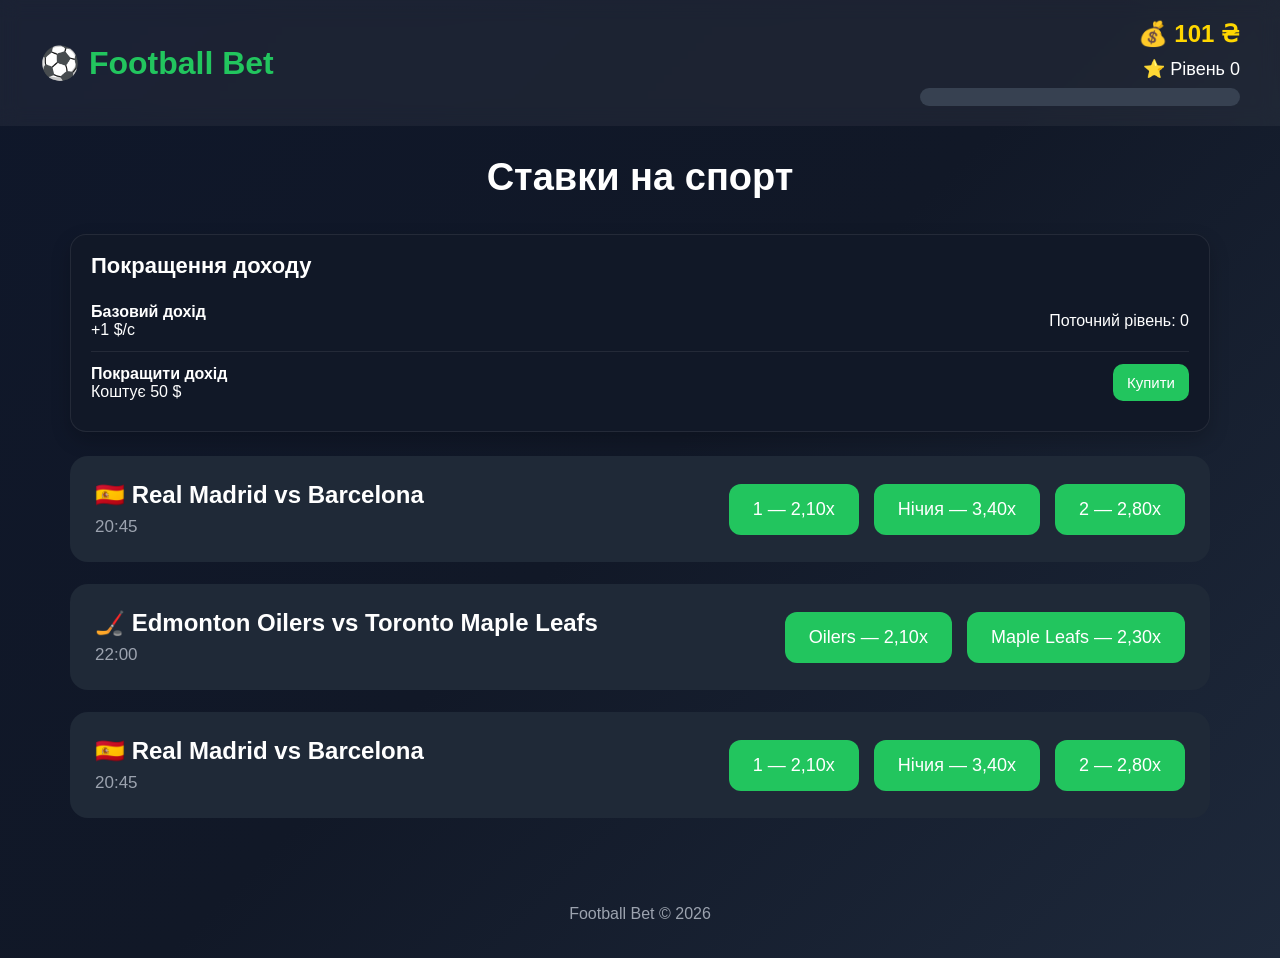
==== cataloge.html @ 9fad1d04 "Update cataloge.html and main.css for improved event handling and UI enhancements; add dynamic event" ====
<!DOCTYPE html>
<html lang="uk">
<head>

<meta charset="UTF-8">
<meta name="viewport" content="width=device-width, initial-scale=1.0">

<title>Football Bet</title>

<link rel="stylesheet" href="main.css">

</head>

<body>

<header>

<div class="logo">
⚽ Football Bet
</div>

<div class="player">

<div class="money" id="money">
💰 100 ₴
</div>

<div class="level" id="level">
⭐ Рівень 0
</div>

<div class="progress">
<span id="xpBar"></span>
</div>

</div>

</header>

<div class="container">

<h1>Ставки на спорт</h1>

<div id="upgradePanel" class="upgrade-panel"></div>

<div id="eventsList"></div>

</div>

<footer>

Football Bet © 2026

</footer>

<script src="script.js"></script>

</body>
</html>
---- main.css ----
*{
    margin:0;
    padding:0;
    box-sizing:border-box;
    font-family:Arial,Helvetica,sans-serif;
}

body{
    background:linear-gradient(135deg,#0f172a,#111827,#1e293b);
    color:white;
    min-height:100vh;
}

header{
    display:flex;
    justify-content:space-between;
    align-items:center;
    padding:20px 40px;
    background:rgba(255,255,255,.05);
    backdrop-filter:blur(10px);
    position:sticky;
    top:0;
    z-index:100;
}

.logo{
    font-size:32px;
    font-weight:bold;
    color:#22c55e;
}

.player{
    width:320px;
}

.money{
    text-align:right;
    font-size:24px;
    color:gold;
    margin-bottom:10px;
    font-weight:bold;
}

.level{
    text-align:right;
    margin-bottom:8px;
    font-size:18px;
}

.progress{
    width:100%;
    height:18px;
    background:#374151;
    border-radius:30px;
    overflow:hidden;
}

.progress span{
    display:block;
    width:0%;
    height:100%;
    background:linear-gradient(90deg,#22c55e,#16a34a);
    transition:.4s;
}

.container{
    max-width:1200px;
    margin:auto;
    padding:30px;
}

.upgrade-panel{
    background:#111827;
    border:1px solid rgba(255,255,255,.08);
    border-radius:16px;
    padding:18px 20px;
    margin-bottom:24px;
    box-shadow:0 8px 20px rgba(0,0,0,.2);
}

.upgrade-panel h2{
    font-size:22px;
    margin-bottom:12px;
}

.upgrade-card{
    display:flex;
    justify-content:space-between;
    align-items:center;
    gap:12px;
    padding:12px 0;
    border-top:1px solid rgba(255,255,255,.08);
}

.upgrade-card:first-of-type{
    border-top:none;
}

.upgrade-btn{
    background:#22c55e;
    color:white;
    border:none;
    border-radius:10px;
    padding:10px 14px;
    cursor:pointer;
    font-size:15px;
}

.upgrade-btn:hover{
    background:#16a34a;
}

h1{
    text-align:center;
    margin-bottom:35px;
    font-size:38px;
}

.match{
    background:#1f2937;
    border-radius:18px;
    padding:25px;
    margin-bottom:22px;
    display:flex;
    justify-content:space-between;
    align-items:center;
    transition:.3s;
}

.match:hover{
    transform:scale(1.02);
    box-shadow:0 0 25px rgba(34,197,94,.35);
}

.match.new{
    animation:fadeIn .45s ease;
}

.teams{
    font-size:24px;
    font-weight:bold;
}

.time{
    margin-top:8px;
    color:#9ca3af;
    font-size:17px;
}

.odds{
    display:flex;
    gap:15px;
}

.bet{
    background:#22c55e;
    color:white;
    border:none;
    border-radius:12px;
    padding:15px 24px;
    font-size:18px;
    cursor:pointer;
    transition:.25s;
}

.bet:hover{
    background:#16a34a;
    transform:translateY(-4px);
}

.bet:active{
    transform:scale(.95);
}

footer{
    text-align:center;
    color:#9ca3af;
    padding:35px;
}

.popup{
    position:fixed;
    top:20px;
    left:50%;
    transform:translateX(-50%);
    background:linear-gradient(90deg,#16a34a,#22c55e);
    color:white;
    padding:18px 35px;
    border-radius:14px;
    font-size:20px;
    display:none;
    z-index:1000;
    box-shadow:0 10px 30px rgba(0,0,0,.35);
    animation:show .45s ease;
}

.popup.lose{
    background:linear-gradient(90deg,#b91c1c,#dc2626);
}

@keyframes show{

from{
opacity:0;
transform:translate(-50%,-40px);
}

to{
opacity:1;
transform:translate(-50%,0);
}

}

@keyframes fadeIn{

from{
opacity:0;
transform:translateY(10px);
}

to{
opacity:1;
transform:translateY(0);
}

}

.betWin{
    animation:flashGreen .7s ease;
}

.betLose{
    animation:flashRed .7s ease;
}

@keyframes flashGreen{

0%{
background:#22c55e;
}

50%{
background:#4ade80;
}

100%{
background:#22c55e;
}

}

@keyframes flashRed{

0%{
background:#dc2626;
}

50%{
background:#ef4444;
}

100%{
background:#22c55e;
}

}

@media(max-width:900px){

header{
flex-direction:column;
gap:20px;
}

.player{
width:100%;
}

.money,.level{
text-align:left;
}

.match{
flex-direction:column;
align-items:flex-start;
gap:20px;
}

.odds{
width:100%;
display:grid;
grid-template-columns:repeat(3,1fr);
}

.bet{
width:100%;
padding:14px;
font-size:16px;
}

}

@media(max-width:600px){

.logo{
font-size:26px;
}

h1{
font-size:28px;
}

.container{
padding:15px;
}

.teams{
font-size:20px;
}

.odds{
grid-template-columns:1fr;
}

.bet{
font-size:17px;
}
.bet:disabled{
    background:#6b7280;
    cursor:not-allowed;
    opacity:.6;
}
}
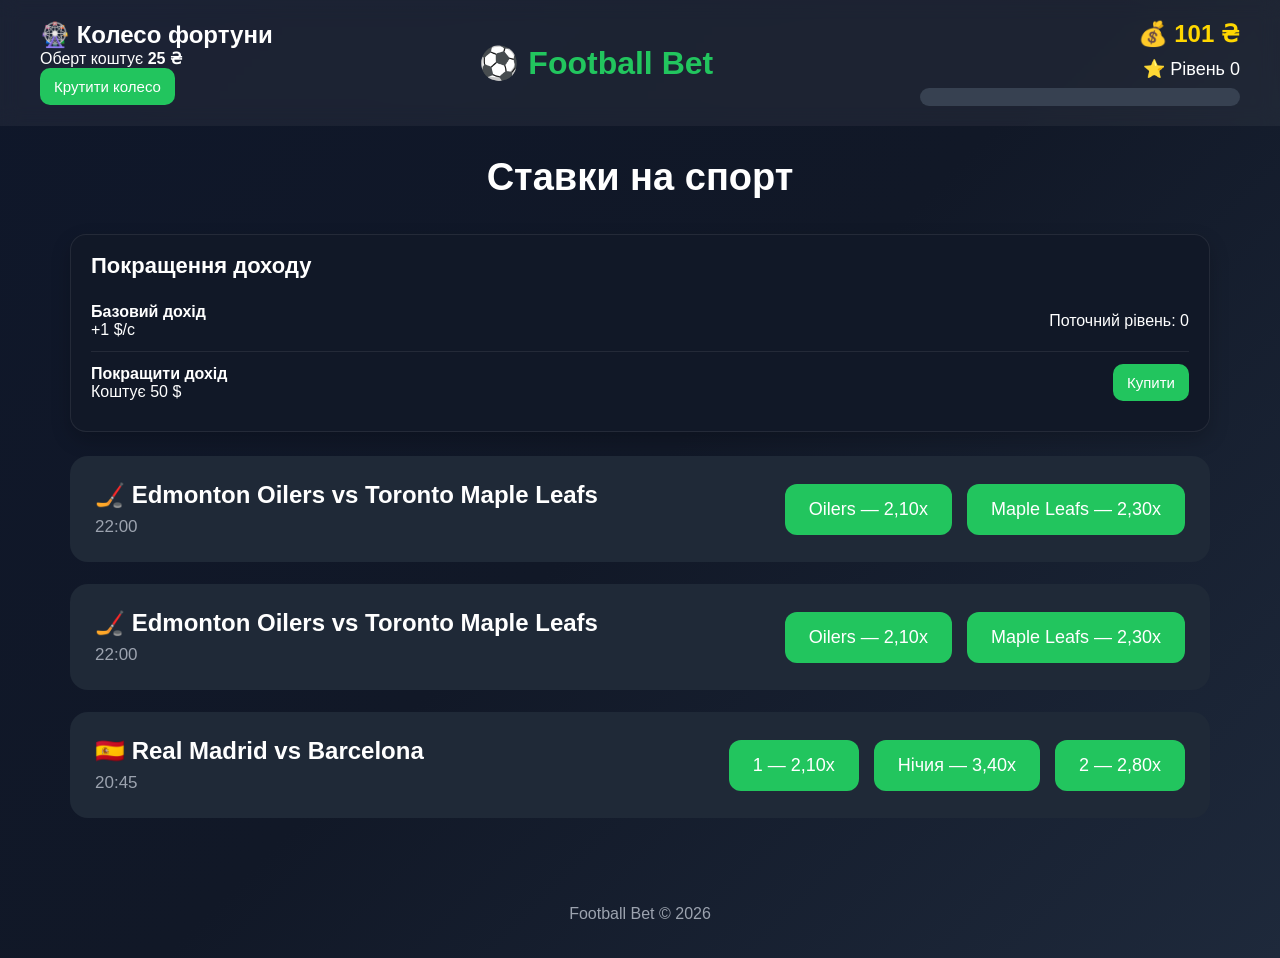
==== commit 8baf7ff3: "колесо фортуни" ====
--- a/cataloge.html
+++ b/cataloge.html
@@ -14,6 +14,18 @@
 <body>
 
 <header>
+
+    <div class="wheel-panel">
+
+    <h2>🎡 Колесо фортуни</h2>
+
+    <div class="wheel-info">
+    Оберт коштує <b>25 ₴</b>
+    </div>
+    <button id="spinWheel" class="upgrade-btn">
+    Крутити колесо
+    </button>
+</div>
 
 <div class="logo">
 ⚽ Football Bet
--- a/main.css
+++ b/main.css
@@ -260,6 +260,19 @@
 background:#ef4444;
 }
 
+.wheel-panel{
+    margin-top:35px;
+    background:#111827;
+    border-radius:16px;
+    padding:20px;
+    text-align:center;
+}
+
+.wheel-info{
+    margin:15px 0;
+    font-size:18px;
+}
+
 100%{
 background:#22c55e;
 }
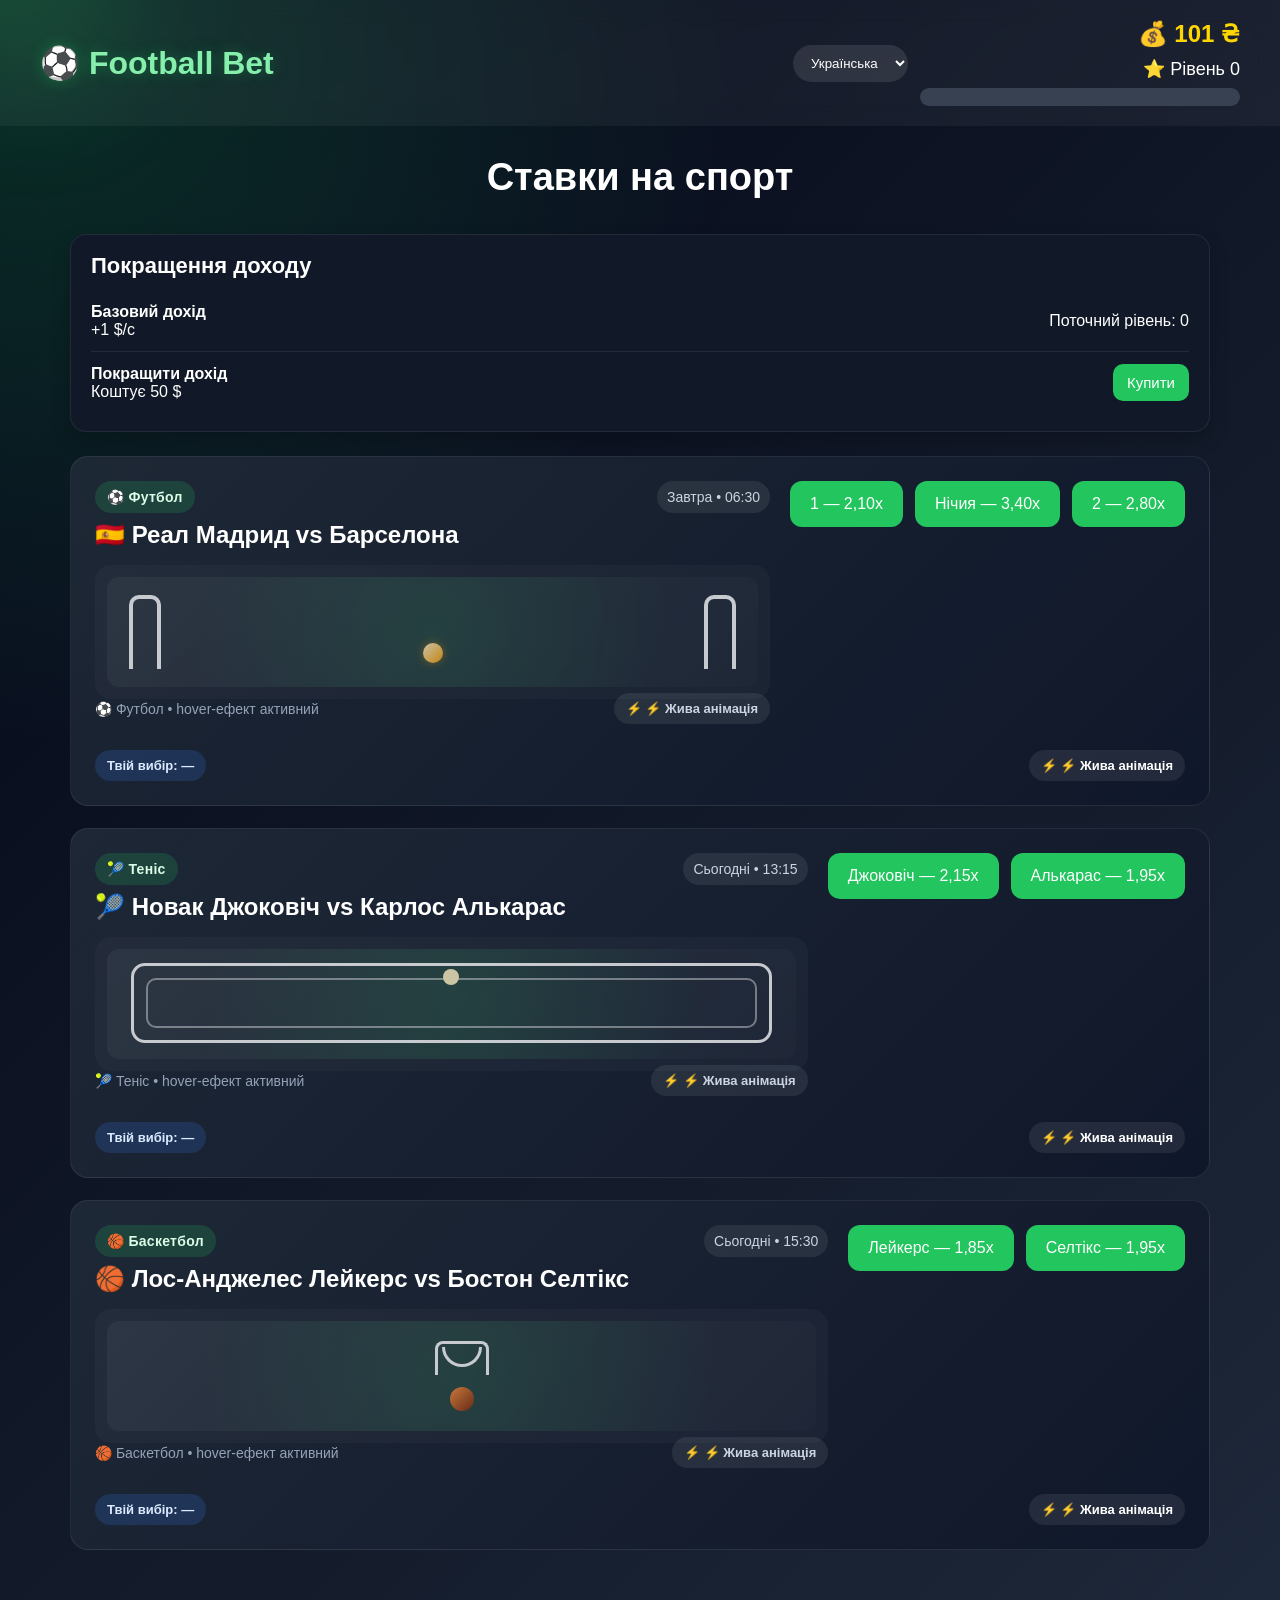
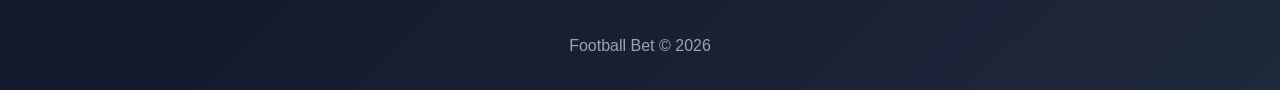
==== commit 382c3c89: "Add multilingual support and language switching functionality - Introduced a translation system for " ====
--- a/cataloge.html
+++ b/cataloge.html
@@ -5,7 +5,7 @@
 <meta charset="UTF-8">
 <meta name="viewport" content="width=device-width, initial-scale=1.0">
 
-<title>Football Bet</title>
+<title id="pageTitle">Football Bet</title>
 
 <link rel="stylesheet" href="main.css">
 
@@ -15,21 +15,16 @@
 
 <header>
 
-    <div class="wheel-panel">
-
-    <h2>🎡 Колесо фортуни</h2>
-
-    <div class="wheel-info">
-    Оберт коштує <b>25 ₴</b>
-    </div>
-    <button id="spinWheel" class="upgrade-btn">
-    Крутити колесо
-    </button>
-</div>
-
 <div class="logo">
 ⚽ Football Bet
 </div>
+
+<div class="header-controls">
+
+<select id="langSwitcher" class="lang-switcher">
+    <option value="uk">Українська</option>
+    <option value="en">English</option>
+</select>
 
 <div class="player">
 
@@ -43,6 +38,8 @@
 
 <div class="progress">
 <span id="xpBar"></span>
+</div>
+
 </div>
 
 </div>
--- a/main.css
+++ b/main.css
@@ -6,9 +6,22 @@
 }
 
 body{
-    background:linear-gradient(135deg,#0f172a,#111827,#1e293b);
+    background:radial-gradient(circle at top left, rgba(34,197,94,.22), transparent 35%), linear-gradient(135deg,#020617,#111827,#1e293b);
     color:white;
     min-height:100vh;
+    overflow-x:hidden;
+}
+
+body::before{
+    content:"";
+    position:fixed;
+    inset:-20% auto auto -10%;
+    width:320px;
+    height:320px;
+    background:radial-gradient(circle, rgba(34,197,94,.18), transparent 70%);
+    filter:blur(50px);
+    animation:floatGlow 8s ease-in-out infinite alternate;
+    pointer-events:none;
 }
 
 header{
@@ -17,16 +30,32 @@
     align-items:center;
     padding:20px 40px;
     background:rgba(255,255,255,.05);
-    backdrop-filter:blur(10px);
+    backdrop-filter:blur(12px);
     position:sticky;
     top:0;
     z-index:100;
 }
 
+.header-controls{
+    display:flex;
+    align-items:center;
+    gap:12px;
+}
+
+.lang-switcher{
+    border:none;
+    border-radius:999px;
+    padding:10px 14px;
+    background:rgba(255,255,255,.1);
+    color:white;
+    outline:none;
+}
+
 .logo{
     font-size:32px;
     font-weight:bold;
-    color:#22c55e;
+    color:#86efac;
+    text-shadow:0 0 15px rgba(34,197,94,.35);
 }
 
 .player{
@@ -117,39 +146,312 @@
 }
 
 .match{
-    background:#1f2937;
+    background:linear-gradient(135deg, rgba(31,41,55,.95), rgba(15,23,42,.95));
+    border:1px solid rgba(255,255,255,.08);
     border-radius:18px;
-    padding:25px;
+    padding:24px;
     margin-bottom:22px;
     display:flex;
-    justify-content:space-between;
-    align-items:center;
+    flex-direction:column;
+    gap:16px;
     transition:.3s;
+    position:relative;
+    overflow:hidden;
+}
+
+.match::before{
+    content:"";
+    position:absolute;
+    inset:0;
+    background:linear-gradient(90deg, transparent, rgba(255,255,255,.08), transparent);
+    transform:translateX(-100%);
+    transition:transform .6s ease;
+    pointer-events:none;
 }
 
 .match:hover{
-    transform:scale(1.02);
-    box-shadow:0 0 25px rgba(34,197,94,.35);
+    transform:translateY(-4px) scale(1.01);
+    box-shadow:0 0 28px rgba(34,197,94,.28);
+}
+
+.match:hover::before{
+    transform:translateX(100%);
 }
 
 .match.new{
     animation:fadeIn .45s ease;
+}
+
+.match-main{
+    display:flex;
+    justify-content:space-between;
+    gap:20px;
+    align-items:flex-start;
+}
+
+.match-info{
+    flex:1;
+}
+
+.match-top{
+    display:flex;
+    justify-content:space-between;
+    align-items:center;
+    gap:10px;
+    margin-bottom:8px;
+}
+
+.sport-badge{
+    display:inline-flex;
+    align-items:center;
+    gap:8px;
+    padding:8px 12px;
+    border-radius:999px;
+    background:rgba(34,197,94,.18);
+    color:#dcfce7;
+    font-size:14px;
+    font-weight:700;
+    letter-spacing:.02em;
+}
+
+.time-pill{
+    padding:8px 10px;
+    border-radius:999px;
+    background:rgba(255,255,255,.08);
+    color:#cbd5e1;
+    font-size:14px;
 }
 
 .teams{
     font-size:24px;
     font-weight:bold;
-}
-
-.time{
-    margin-top:8px;
-    color:#9ca3af;
-    font-size:17px;
+    margin-bottom:8px;
+}
+
+.match-preview{
+    margin-top:10px;
+    border-radius:16px;
+    padding:12px;
+    background:rgba(255,255,255,.04);
+    min-height:120px;
+    display:flex;
+    align-items:center;
+    justify-content:center;
+    opacity:.78;
+    transform:translateY(6px);
+    transition:.35s ease;
+}
+
+.match:hover .match-preview{
+    opacity:1;
+    transform:translateY(0) scale(1.01);
+    box-shadow:0 10px 24px rgba(2,6,23,.28);
+}
+
+.visual-stage{
+    position:relative;
+    width:100%;
+    height:110px;
+    border-radius:12px;
+    overflow:hidden;
+    display:flex;
+    align-items:center;
+    justify-content:center;
+    background:linear-gradient(135deg, rgba(255,255,255,.06), rgba(255,255,255,.02));
+}
+
+.visual-stage::before{
+    content:"";
+    position:absolute;
+    inset:0;
+    background:radial-gradient(circle at center, rgba(34,197,94,.16), transparent 72%);
+    pointer-events:none;
+}
+
+.football .goal-post{
+    position:absolute;
+    top:18px;
+    width:32px;
+    height:74px;
+    border:4px solid #f8fafc;
+    border-radius:10px 10px 0 0;
+    border-bottom:none;
+}
+
+.football .goal-post.left{
+    left:24px;
+    transform:translateX(-2px);
+}
+
+.football .goal-post.right{
+    right:24px;
+    transform:translateX(2px);
+}
+
+.football .ball{
+    position:absolute;
+    bottom:24px;
+    width:20px;
+    height:20px;
+    border-radius:50%;
+    background:linear-gradient(135deg,#fef3c7,#f59e0b);
+    box-shadow:0 0 10px rgba(245,158,11,.45);
+    animation:ballKick 1.3s ease-in-out infinite;
+}
+
+.basketball .backboard{
+    position:absolute;
+    top:20px;
+    width:54px;
+    height:34px;
+    border:3px solid #f8fafc;
+    border-bottom:none;
+    border-radius:8px 8px 0 0;
+}
+
+.basketball .ring{
+    position:absolute;
+    top:26px;
+    width:40px;
+    height:20px;
+    border:3px solid #f8fafc;
+    border-radius:0 0 28px 28px;
+    border-top:none;
+}
+
+.basketball .basket-ball{
+    position:absolute;
+    bottom:20px;
+    width:24px;
+    height:24px;
+    border-radius:50%;
+    background:linear-gradient(135deg,#fb923c,#7c2d12);
+    animation:bounceBall 1.1s ease-in-out infinite;
+}
+
+.formula .track{
+    position:absolute;
+    inset:auto 10px 18px 10px;
+    height:6px;
+    background:rgba(255,255,255,.12);
+    border-radius:999px;
+}
+
+.formula .car{
+    position:absolute;
+    left:8px;
+    bottom:18px;
+    width:44px;
+    height:22px;
+    background:linear-gradient(135deg,#ef4444,#7f1d1d);
+    border-radius:8px 16px 8px 8px;
+    box-shadow:0 0 14px rgba(248,113,113,.35);
+    animation:carDrive 1.6s linear infinite;
+}
+
+.tennis .court{
+    position:absolute;
+    inset:14px 24px 16px 24px;
+    border:3px solid #f8fafc;
+    border-radius:14px;
+}
+
+.tennis .court::before{
+    content:"";
+    position:absolute;
+    inset:12px;
+    border:2px solid rgba(255,255,255,.5);
+    border-radius:10px;
+}
+
+.tennis .ball{
+    position:absolute;
+    top:20px;
+    width:16px;
+    height:16px;
+    border-radius:50%;
+    background:#fef3c7;
+    animation:serveBall 1.2s ease-in-out infinite;
+}
+
+.hockey .rink{
+    position:absolute;
+    inset:18px 24px 18px 24px;
+    border:3px solid #f8fafc;
+    border-radius:16px;
+}
+
+.hockey .puck{
+    position:absolute;
+    bottom:24px;
+    width:18px;
+    height:18px;
+    border-radius:50%;
+    background:linear-gradient(135deg,#f8fafc,#94a3b8);
+    animation:puckSlide 1.3s ease-in-out infinite;
+}
+
+.match-footer{
+    display:flex;
+    justify-content:space-between;
+    align-items:center;
+    gap:12px;
+    color:#cbd5e1;
+    font-size:14px;
+}
+
+.bet-status{
+    display:flex;
+    justify-content:space-between;
+    align-items:center;
+    gap:10px;
+    margin-top:10px;
+    flex-wrap:wrap;
+}
+
+.pick-chip{
+    padding:8px 12px;
+    border-radius:999px;
+    background:rgba(59,130,246,.18);
+    color:#dbeafe;
+    font-size:13px;
+    font-weight:700;
+}
+
+.match-hint{
+    color:#94a3b8;
+}
+
+.result-pill{
+    display:inline-flex;
+    align-items:center;
+    gap:6px;
+    padding:8px 12px;
+    border-radius:999px;
+    font-size:13px;
+    font-weight:700;
+    background:rgba(255,255,255,.08);
+}
+
+.result-pill.win{
+    background:rgba(34,197,94,.2);
+    color:#dcfce7;
+}
+
+.result-pill.lose{
+    background:rgba(248,113,113,.2);
+    color:#fee2e2;
+}
+
+.result-pill.draw{
+    background:rgba(250,204,21,.2);
+    color:#fef3c7;
 }
 
 .odds{
     display:flex;
-    gap:15px;
+    gap:12px;
+    flex-wrap:wrap;
 }
 
 .bet{
@@ -157,19 +459,29 @@
     color:white;
     border:none;
     border-radius:12px;
-    padding:15px 24px;
-    font-size:18px;
+    padding:14px 20px;
+    font-size:16px;
     cursor:pointer;
     transition:.25s;
 }
 
 .bet:hover{
     background:#16a34a;
-    transform:translateY(-4px);
+    transform:translateY(-3px);
+}
+
+.bet.selected{
+    background:#2563eb;
+    box-shadow:0 0 14px rgba(37,99,235,.25);
+}
+
+.bet:disabled{
+    opacity:.9;
+    cursor:default;
 }
 
 .bet:active{
-    transform:scale(.95);
+    transform:scale(.96);
 }
 
 footer{
@@ -198,32 +510,79 @@
     background:linear-gradient(90deg,#b91c1c,#dc2626);
 }
 
+.popup.win{
+    background:linear-gradient(90deg,#16a34a,#22c55e);
+}
+
+.popup.draw{
+    background:linear-gradient(90deg,#b45309,#f59e0b);
+}
+
+.match.result-win{
+    border-color:rgba(34,197,94,.45);
+    box-shadow:0 0 24px rgba(34,197,94,.2);
+}
+
+.match.result-lose{
+    border-color:rgba(248,113,113,.45);
+    box-shadow:0 0 24px rgba(248,113,113,.2);
+}
+
+.match.result-draw{
+    border-color:rgba(250,204,21,.45);
+    box-shadow:0 0 24px rgba(250,204,21,.2);
+}
+
 @keyframes show{
-
-from{
-opacity:0;
-transform:translate(-50%,-40px);
-}
-
-to{
-opacity:1;
-transform:translate(-50%,0);
-}
-
+    from{
+        opacity:0;
+        transform:translate(-50%,-40px);
+    }
+    to{
+        opacity:1;
+        transform:translate(-50%,0);
+    }
 }
 
 @keyframes fadeIn{
-
-from{
-opacity:0;
-transform:translateY(10px);
-}
-
-to{
-opacity:1;
-transform:translateY(0);
-}
-
+    from{
+        opacity:0;
+        transform:translateY(10px);
+    }
+    to{
+        opacity:1;
+        transform:translateY(0);
+    }
+}
+
+@keyframes floatGlow{
+    from{transform:translate(0,0) scale(1);} 
+    to{transform:translate(20px,20px) scale(1.16);} 
+}
+
+@keyframes ballKick{
+    0%,100%{transform:translateX(-10px) rotate(0deg);} 
+    50%{transform:translateX(10px) rotate(25deg);} 
+}
+
+@keyframes bounceBall{
+    0%,100%{transform:translateY(0);} 
+    50%{transform:translateY(-8px);} 
+}
+
+@keyframes carDrive{
+    0%{transform:translateX(0);} 
+    100%{transform:translateX(90px);} 
+}
+
+@keyframes serveBall{
+    0%,100%{transform:translate(0,0);} 
+    50%{transform:translate(18px,-10px);} 
+}
+
+@keyframes puckSlide{
+    0%,100%{transform:translateX(0);} 
+    50%{transform:translateX(18px);} 
 }
 
 .betWin{
@@ -235,113 +594,76 @@
 }
 
 @keyframes flashGreen{
-
-0%{
-background:#22c55e;
-}
-
-50%{
-background:#4ade80;
-}
-
-100%{
-background:#22c55e;
-}
-
+    0%{background:#22c55e;}
+    50%{background:#4ade80;}
+    100%{background:#22c55e;}
 }
 
 @keyframes flashRed{
-
-0%{
-background:#dc2626;
-}
-
-50%{
-background:#ef4444;
-}
-
-.wheel-panel{
-    margin-top:35px;
-    background:#111827;
-    border-radius:16px;
-    padding:20px;
-    text-align:center;
-}
-
-.wheel-info{
-    margin:15px 0;
-    font-size:18px;
-}
-
-100%{
-background:#22c55e;
-}
-
+    0%{background:#dc2626;}
+    50%{background:#ef4444;}
+    100%{background:#22c55e;}
 }
 
 @media(max-width:900px){
-
-header{
-flex-direction:column;
-gap:20px;
-}
-
-.player{
-width:100%;
-}
-
-.money,.level{
-text-align:left;
-}
-
-.match{
-flex-direction:column;
-align-items:flex-start;
-gap:20px;
-}
-
-.odds{
-width:100%;
-display:grid;
-grid-template-columns:repeat(3,1fr);
-}
-
-.bet{
-width:100%;
-padding:14px;
-font-size:16px;
-}
-
+    header{
+        flex-direction:column;
+        gap:20px;
+    }
+
+    .player{
+        width:100%;
+    }
+
+    .money,.level{
+        text-align:left;
+    }
+
+    .match-main{
+        flex-direction:column;
+        align-items:flex-start;
+    }
+
+    .odds{
+        width:100%;
+        display:grid;
+        grid-template-columns:repeat(3,1fr);
+    }
+
+    .bet{
+        width:100%;
+        padding:14px;
+        font-size:16px;
+    }
 }
 
 @media(max-width:600px){
-
-.logo{
-font-size:26px;
-}
-
-h1{
-font-size:28px;
-}
-
-.container{
-padding:15px;
-}
-
-.teams{
-font-size:20px;
-}
-
-.odds{
-grid-template-columns:1fr;
-}
-
-.bet{
-font-size:17px;
-}
-.bet:disabled{
-    background:#6b7280;
-    cursor:not-allowed;
-    opacity:.6;
-}
+    .logo{
+        font-size:26px;
+    }
+
+    h1{
+        font-size:28px;
+    }
+
+    .container{
+        padding:15px;
+    }
+
+    .teams{
+        font-size:20px;
+    }
+
+    .odds{
+        grid-template-columns:1fr;
+    }
+
+    .bet{
+        font-size:17px;
+    }
+    .bet:disabled{
+        background:#6b7280;
+        cursor:not-allowed;
+        opacity:.6;
+    }
 }
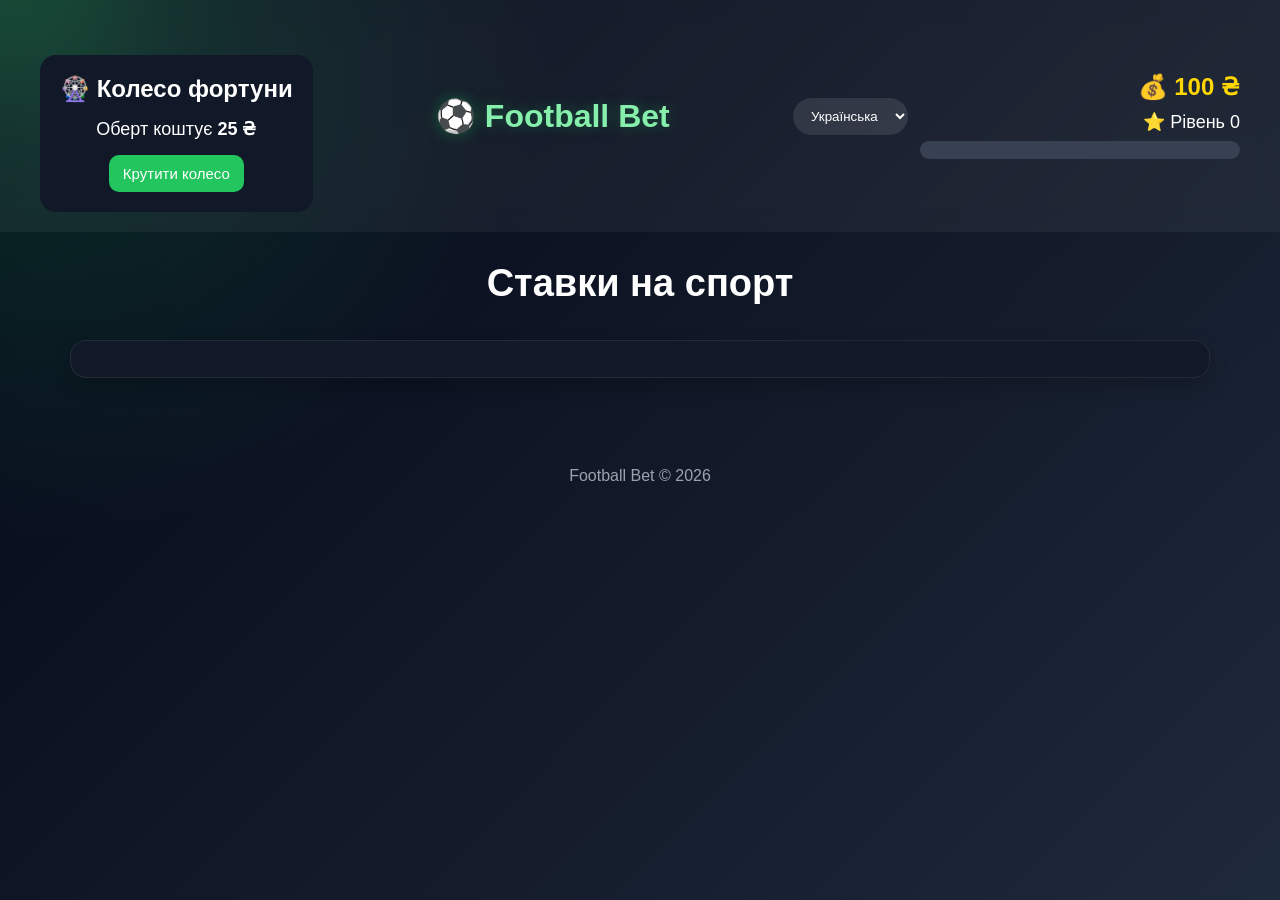
==== commit 57ab2d7c: "Merge branch 'main' of https://github.com/projectohost/Ol-Di" ====
--- a/cataloge.html
+++ b/cataloge.html
@@ -14,6 +14,18 @@
 <body>
 
 <header>
+
+    <div class="wheel-panel">
+
+    <h2>🎡 Колесо фортуни</h2>
+
+    <div class="wheel-info">
+    Оберт коштує <b>25 ₴</b>
+    </div>
+    <button id="spinWheel" class="upgrade-btn">
+    Крутити колесо
+    </button>
+</div>
 
 <div class="logo">
 ⚽ Football Bet
--- a/main.css
+++ b/main.css
@@ -605,6 +605,20 @@
     100%{background:#22c55e;}
 }
 
+.wheel-panel{
+    margin-top:35px;
+    background:#111827;
+    border-radius:16px;
+    padding:20px;
+    text-align:center;
+}
+
+.wheel-info{
+    margin:15px 0;
+    font-size:18px;
+}
+
+
 @media(max-width:900px){
     header{
         flex-direction:column;
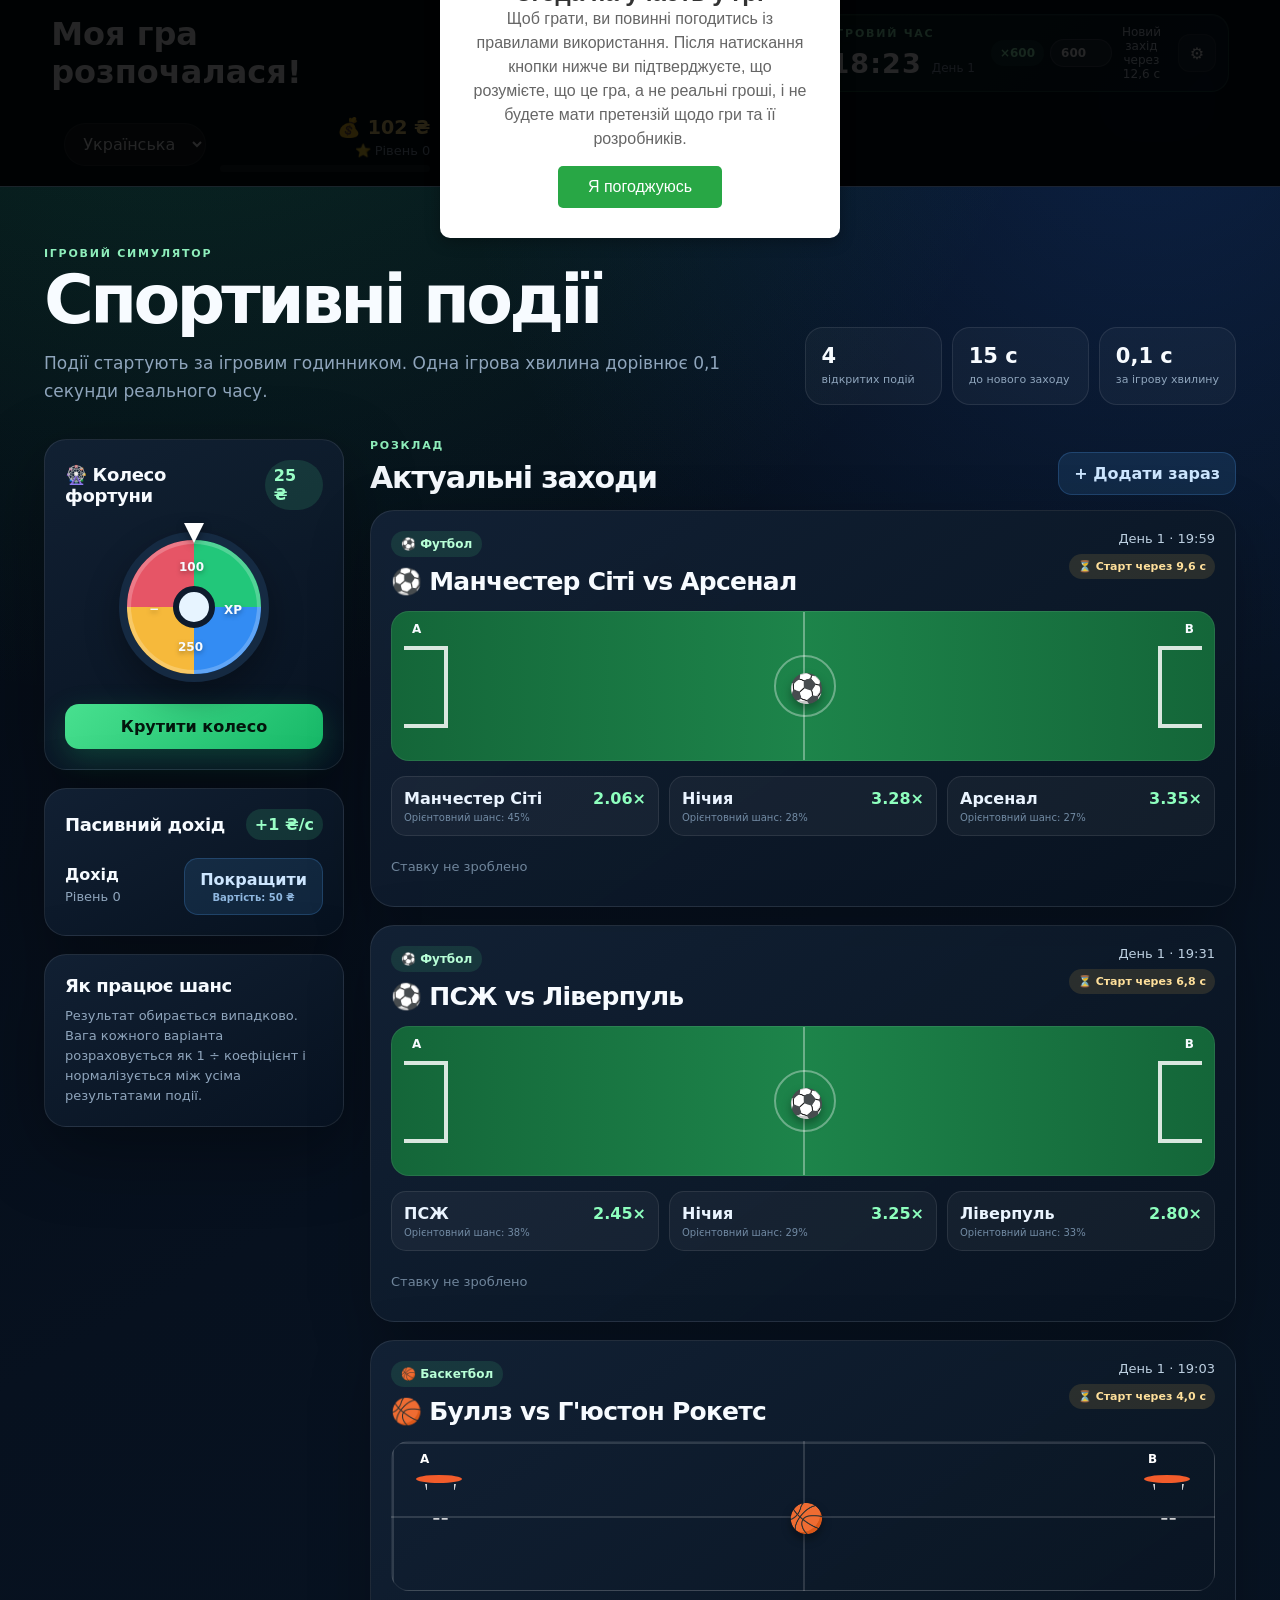
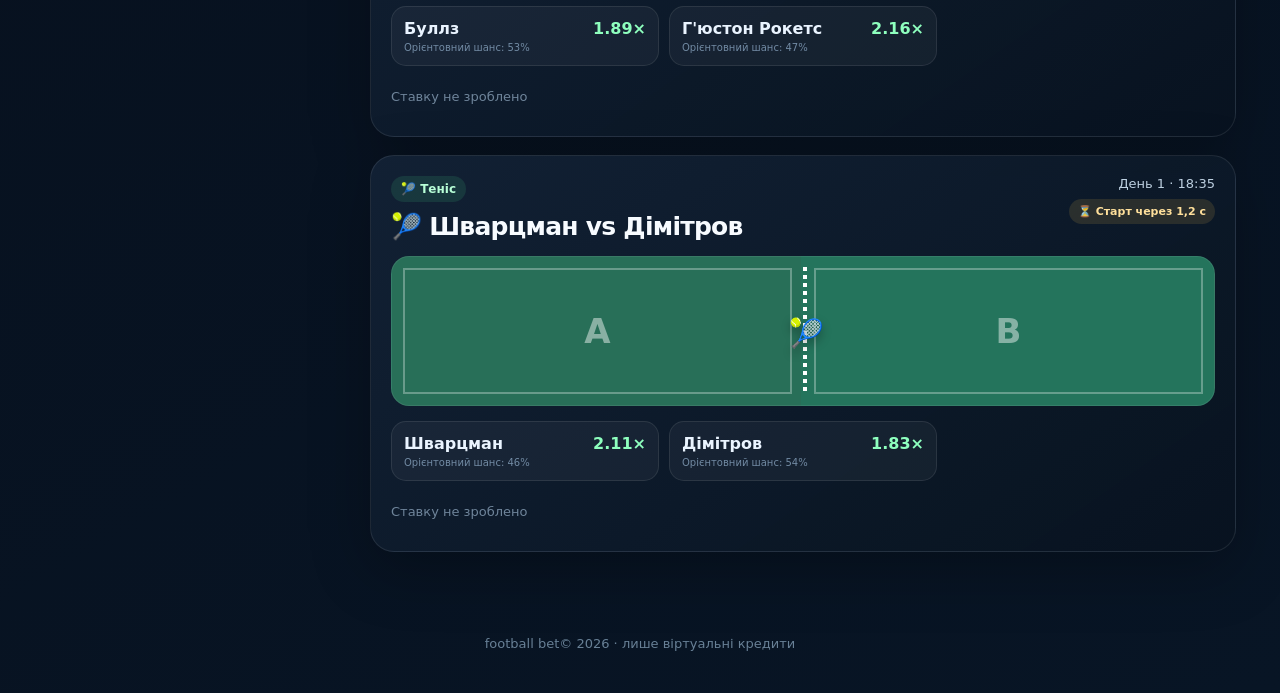
==== commit f8f97553: "Refactor game timing and event management - Introduced base time multiplier and adjusted real millis" ====
--- a/cataloge.html
+++ b/cataloge.html
@@ -1,80 +1,141 @@
 <!DOCTYPE html>
 <html lang="uk">
 <head>
-
-<meta charset="UTF-8">
-<meta name="viewport" content="width=device-width, initial-scale=1.0">
-
-<title id="pageTitle">Football Bet</title>
-
-<link rel="stylesheet" href="main.css">
-
+    <meta charset="UTF-8">
+    <meta name="viewport" content="width=device-width, initial-scale=1.0">
+    <meta name="theme-color" content="#07111f">
+    <title id="pageTitle">football bet</title>
+    <link rel="stylesheet" href="main.css">
 </head>
-
 <body>
-
-<header>
-
-    <div class="wheel-panel">
-
-    <h2>🎡 Колесо фортуни</h2>
-
-    <div class="wheel-info">
-    Оберт коштує <b>25 ₴</b>
+<header class="site-header">
+    <div id="consent-overlay" class="overlay">
+    <div class="consent-box">
+        <h2>Згода на участь у грі</h2>
+        <p>Щоб грати, ви повинні погодитись із правилами використання. Після натискання кнопки нижче ви підтверджуєте, що розумієте, що це гра, а не реальні гроші, і не будете мати претензій щодо гри та її розробників.</p>
+        <button id="accept-btn">Я погоджуюсь</button>
     </div>
-    <button id="spinWheel" class="upgrade-btn">
-    Крутити колесо
-    </button>
 </div>
 
-<div class="logo">
-⚽ Football Bet
+<div id="game-container">
+    <h1>Моя гра розпочалася!</h1>
 </div>
 
-<div class="header-controls">
+    <a class="logo" href="#" aria-label="football bet">🏟️ football bet</a>
 
-<select id="langSwitcher" class="lang-switcher">
-    <option value="uk">Українська</option>
-    <option value="en">English</option>
-</select>
+    <div class="game-clock-panel" aria-live="polite">
+        <div>
+            <span class="eyebrow" data-i18n="gameTime">Ігровий час</span>
+            <strong id="gameClock">18:00</strong>
+            <span id="gameDay">День 1</span>
+        </div>
+        <div class="clock-meta">
+            <label class="speed-control" for="timeMultiplier">
+                <span class="speed-chip" id="speedChip">×600</span>
+                <input id="timeMultiplier" class="speed-input" type="number" min="1" max="700" step="1" value="600" aria-label="Множник часу">
+            </label>
+            <span id="nextEventCountdown">Новий захід через 15,0 с</span>
+        </div>
+        <button id="setClockBtn" class="icon-btn" type="button" title="Змінити ігровий час">⚙️</button>
+    </div>
 
-<div class="player">
+    <div class="header-controls">
+        <select id="langSwitcher" class="lang-switcher" aria-label="Мова">
+            <option value="uk">Українська</option>
+            <option value="en">English</option>
+        </select>
 
-<div class="money" id="money">
-💰 100 ₴
+        <div class="player">
+            <div class="money" id="money">💰 100 ₴</div>
+            <div class="level" id="level">⭐ Рівень 0</div>
+            <div class="progress" aria-label="Прогрес рівня"><span id="xpBar"></span></div>
+        </div>
+    </div>
+</header>
+
+<main class="container">
+    <section class="hero">
+        <div>
+            <span class="eyebrow" data-i18n="simulatorLabel">Ігровий симулятор</span>
+            <h1 data-i18n="heading">Спортивні події</h1>
+            <p data-i18n="heroText">Події стартують за ігровим годинником. Одна ігрова хвилина дорівнює 0,1 секунди реального часу.</p>
+        </div>
+        <div class="hero-stats">
+            <div><strong id="openEventsCount">0</strong><span data-i18n="openEvents">відкритих подій</span></div>
+            <div><strong>15 с</strong><span data-i18n="spawnRate">до нового заходу</span></div>
+            <div><strong>0,1 с</strong><span data-i18n="minuteRate">за ігрову хвилину</span></div>
+        </div>
+    </section>
+
+    <section class="dashboard-grid">
+        <aside class="side-panel">
+            <div class="panel wheel-panel">
+                <div class="panel-title-row">
+                    <h2 data-i18n="wheelTitle">🎡 Колесо фортуни</h2>
+                    <span class="cost-chip">25 ₴</span>
+                </div>
+                <div class="mini-wheel" id="miniWheel" aria-hidden="true">
+                    <span>100</span><span>XP</span><span>250</span><span>−</span>
+                </div>
+                <button id="spinWheel" class="primary-btn" type="button" data-i18n="spin">Крутити колесо</button>
+            </div>
+
+            <div id="upgradePanel" class="panel upgrade-panel"></div>
+
+            <div class="panel fairness-panel">
+                <h2 data-i18n="probabilityTitle">Як працює шанс</h2>
+                <p data-i18n="probabilityText">Результат обирається випадково. Вага кожного варіанта розраховується як 1 ÷ коефіцієнт і нормалізується між усіма результатами події.</p>
+            </div>
+        </aside>
+
+        <section class="events-column">
+            <div class="section-head">
+                <div>
+                    <span class="eyebrow" data-i18n="schedule">Розклад</span>
+                    <h2 data-i18n="eventsTitle">Актуальні заходи</h2>
+                </div>
+                <button id="addDemoEventBtn" class="secondary-btn" type="button" data-i18n="addEvent">+ Додати зараз</button>
+            </div>
+            <div id="eventsList" aria-live="polite"></div>
+        </section>
+    </section>
+</main>
+
+<footer>football bet© 2026 · <span data-i18n="virtualCredits">лише віртуальні кредити</span></footer>
+
+<div id="betModal" class="modal" aria-hidden="true">
+    <div class="modal-backdrop" data-close-modal></div>
+    <div class="modal-card" role="dialog" aria-modal="true" aria-labelledby="betModalTitle">
+        <button class="modal-close" type="button" data-close-modal aria-label="Закрити">×</button>
+        <span class="eyebrow" data-i18n="placeBet">Зробити ставку</span>
+        <h2 id="betModalTitle">—</h2>
+        <p id="betModalPick" class="modal-pick">—</p>
+        <label for="betAmount" data-i18n="betAmount">Сума ставки</label>
+        <div class="amount-field"><span>₴</span><input id="betAmount" type="number" min="1" step="1" inputmode="decimal" value="10"></div>
+        <div class="quick-amounts">
+            <button type="button" data-amount="10">10</button>
+            <button type="button" data-amount="25">25</button>
+            <button type="button" data-amount="50">50</button>
+            <button type="button" data-amount="max" data-i18n="allIn">Усе</button>
+        </div>
+        <div class="potential-row"><span data-i18n="potentialPayout">Можлива виплата</span><strong id="potentialPayout">0 ₴</strong></div>
+        <button id="confirmBetBtn" class="primary-btn" type="button" data-i18n="confirmBet">Підтвердити</button>
+    </div>
 </div>
 
-<div class="level" id="level">
-⭐ Рівень 0
+<div id="clockModal" class="modal" aria-hidden="true">
+    <div class="modal-backdrop" data-close-clock></div>
+    <div class="modal-card small" role="dialog" aria-modal="true" aria-labelledby="clockModalTitle">
+        <button class="modal-close" type="button" data-close-clock aria-label="Закрити">×</button>
+        <span class="eyebrow" data-i18n="clockSettings">Налаштування годинника</span>
+        <h2 id="clockModalTitle" data-i18n="setGameTime">Встановити ігровий час</h2>
+        <label for="clockInput" data-i18n="timeFormat">Час у форматі ГГ:ХХ</label>
+        <input id="clockInput" class="time-input" type="time" value="18:00">
+        <button id="confirmClockBtn" class="primary-btn" type="button" data-i18n="saveTime">Зберегти час</button>
+    </div>
 </div>
 
-<div class="progress">
-<span id="xpBar"></span>
-</div>
-
-</div>
-
-</div>
-
-</header>
-
-<div class="container">
-
-<h1>Ставки на спорт</h1>
-
-<div id="upgradePanel" class="upgrade-panel"></div>
-
-<div id="eventsList"></div>
-
-</div>
-
-<footer>
-
-Football Bet © 2026
-
-</footer>
-
+<div id="toast" class="toast" role="status" aria-live="polite"></div>
 <script src="script.js"></script>
-
 </body>
-</html>+</html>
--- a/main.css
+++ b/main.css
@@ -1,683 +1,1704 @@
-*{
-    margin:0;
-    padding:0;
-    box-sizing:border-box;
-    font-family:Arial,Helvetica,sans-serif;
-}
-
-body{
-    background:radial-gradient(circle at top left, rgba(34,197,94,.22), transparent 35%), linear-gradient(135deg,#020617,#111827,#1e293b);
-    color:white;
-    min-height:100vh;
-    overflow-x:hidden;
-}
-
-body::before{
-    content:"";
-    position:fixed;
-    inset:-20% auto auto -10%;
-    width:320px;
-    height:320px;
-    background:radial-gradient(circle, rgba(34,197,94,.18), transparent 70%);
-    filter:blur(50px);
-    animation:floatGlow 8s ease-in-out infinite alternate;
-    pointer-events:none;
-}
-
-header{
-    display:flex;
-    justify-content:space-between;
-    align-items:center;
-    padding:20px 40px;
-    background:rgba(255,255,255,.05);
-    backdrop-filter:blur(12px);
-    position:sticky;
-    top:0;
-    z-index:100;
-}
-
-.header-controls{
-    display:flex;
-    align-items:center;
-    gap:12px;
-}
-
-.lang-switcher{
-    border:none;
-    border-radius:999px;
-    padding:10px 14px;
-    background:rgba(255,255,255,.1);
-    color:white;
-    outline:none;
-}
-
-.logo{
-    font-size:32px;
-    font-weight:bold;
-    color:#86efac;
-    text-shadow:0 0 15px rgba(34,197,94,.35);
-}
-
-.player{
-    width:320px;
-}
-
-.money{
-    text-align:right;
-    font-size:24px;
-    color:gold;
-    margin-bottom:10px;
-    font-weight:bold;
-}
-
-.level{
-    text-align:right;
-    margin-bottom:8px;
-    font-size:18px;
-}
-
-.progress{
-    width:100%;
-    height:18px;
-    background:#374151;
-    border-radius:30px;
-    overflow:hidden;
-}
-
-.progress span{
-    display:block;
-    width:0%;
-    height:100%;
-    background:linear-gradient(90deg,#22c55e,#16a34a);
-    transition:.4s;
-}
-
-.container{
-    max-width:1200px;
-    margin:auto;
-    padding:30px;
-}
-
-.upgrade-panel{
-    background:#111827;
-    border:1px solid rgba(255,255,255,.08);
-    border-radius:16px;
-    padding:18px 20px;
-    margin-bottom:24px;
-    box-shadow:0 8px 20px rgba(0,0,0,.2);
-}
-
-.upgrade-panel h2{
-    font-size:22px;
-    margin-bottom:12px;
-}
-
-.upgrade-card{
-    display:flex;
-    justify-content:space-between;
-    align-items:center;
-    gap:12px;
-    padding:12px 0;
-    border-top:1px solid rgba(255,255,255,.08);
-}
-
-.upgrade-card:first-of-type{
-    border-top:none;
-}
-
-.upgrade-btn{
-    background:#22c55e;
-    color:white;
-    border:none;
-    border-radius:10px;
-    padding:10px 14px;
-    cursor:pointer;
-    font-size:15px;
-}
-
-.upgrade-btn:hover{
-    background:#16a34a;
-}
-
-h1{
-    text-align:center;
-    margin-bottom:35px;
-    font-size:38px;
-}
-
-.match{
-    background:linear-gradient(135deg, rgba(31,41,55,.95), rgba(15,23,42,.95));
-    border:1px solid rgba(255,255,255,.08);
-    border-radius:18px;
-    padding:24px;
-    margin-bottom:22px;
-    display:flex;
-    flex-direction:column;
-    gap:16px;
-    transition:.3s;
-    position:relative;
-    overflow:hidden;
-}
-
-.match::before{
-    content:"";
-    position:absolute;
-    inset:0;
-    background:linear-gradient(90deg, transparent, rgba(255,255,255,.08), transparent);
-    transform:translateX(-100%);
-    transition:transform .6s ease;
-    pointer-events:none;
-}
-
-.match:hover{
-    transform:translateY(-4px) scale(1.01);
-    box-shadow:0 0 28px rgba(34,197,94,.28);
-}
-
-.match:hover::before{
-    transform:translateX(100%);
-}
-
-.match.new{
-    animation:fadeIn .45s ease;
-}
-
-.match-main{
-    display:flex;
-    justify-content:space-between;
-    gap:20px;
-    align-items:flex-start;
-}
-
-.match-info{
-    flex:1;
-}
-
-.match-top{
-    display:flex;
-    justify-content:space-between;
-    align-items:center;
-    gap:10px;
-    margin-bottom:8px;
-}
-
-.sport-badge{
-    display:inline-flex;
-    align-items:center;
-    gap:8px;
-    padding:8px 12px;
-    border-radius:999px;
-    background:rgba(34,197,94,.18);
-    color:#dcfce7;
-    font-size:14px;
-    font-weight:700;
-    letter-spacing:.02em;
-}
-
-.time-pill{
-    padding:8px 10px;
-    border-radius:999px;
-    background:rgba(255,255,255,.08);
-    color:#cbd5e1;
-    font-size:14px;
-}
-
-.teams{
-    font-size:24px;
-    font-weight:bold;
-    margin-bottom:8px;
-}
-
-.match-preview{
-    margin-top:10px;
-    border-radius:16px;
-    padding:12px;
-    background:rgba(255,255,255,.04);
-    min-height:120px;
-    display:flex;
-    align-items:center;
-    justify-content:center;
-    opacity:.78;
-    transform:translateY(6px);
-    transition:.35s ease;
-}
-
-.match:hover .match-preview{
-    opacity:1;
-    transform:translateY(0) scale(1.01);
-    box-shadow:0 10px 24px rgba(2,6,23,.28);
-}
-
-.visual-stage{
-    position:relative;
-    width:100%;
-    height:110px;
-    border-radius:12px;
-    overflow:hidden;
-    display:flex;
-    align-items:center;
-    justify-content:center;
-    background:linear-gradient(135deg, rgba(255,255,255,.06), rgba(255,255,255,.02));
-}
-
-.visual-stage::before{
-    content:"";
-    position:absolute;
-    inset:0;
-    background:radial-gradient(circle at center, rgba(34,197,94,.16), transparent 72%);
-    pointer-events:none;
-}
-
-.football .goal-post{
-    position:absolute;
-    top:18px;
-    width:32px;
-    height:74px;
-    border:4px solid #f8fafc;
-    border-radius:10px 10px 0 0;
-    border-bottom:none;
-}
-
-.football .goal-post.left{
-    left:24px;
-    transform:translateX(-2px);
-}
-
-.football .goal-post.right{
-    right:24px;
-    transform:translateX(2px);
-}
-
-.football .ball{
-    position:absolute;
-    bottom:24px;
-    width:20px;
-    height:20px;
-    border-radius:50%;
-    background:linear-gradient(135deg,#fef3c7,#f59e0b);
-    box-shadow:0 0 10px rgba(245,158,11,.45);
-    animation:ballKick 1.3s ease-in-out infinite;
-}
-
-.basketball .backboard{
-    position:absolute;
-    top:20px;
-    width:54px;
-    height:34px;
-    border:3px solid #f8fafc;
-    border-bottom:none;
-    border-radius:8px 8px 0 0;
-}
-
-.basketball .ring{
-    position:absolute;
-    top:26px;
-    width:40px;
-    height:20px;
-    border:3px solid #f8fafc;
-    border-radius:0 0 28px 28px;
-    border-top:none;
-}
-
-.basketball .basket-ball{
-    position:absolute;
-    bottom:20px;
-    width:24px;
-    height:24px;
-    border-radius:50%;
-    background:linear-gradient(135deg,#fb923c,#7c2d12);
-    animation:bounceBall 1.1s ease-in-out infinite;
-}
-
-.formula .track{
-    position:absolute;
-    inset:auto 10px 18px 10px;
-    height:6px;
-    background:rgba(255,255,255,.12);
-    border-radius:999px;
-}
-
-.formula .car{
-    position:absolute;
-    left:8px;
-    bottom:18px;
-    width:44px;
-    height:22px;
-    background:linear-gradient(135deg,#ef4444,#7f1d1d);
-    border-radius:8px 16px 8px 8px;
-    box-shadow:0 0 14px rgba(248,113,113,.35);
-    animation:carDrive 1.6s linear infinite;
-}
-
-.tennis .court{
-    position:absolute;
-    inset:14px 24px 16px 24px;
-    border:3px solid #f8fafc;
-    border-radius:14px;
-}
-
-.tennis .court::before{
-    content:"";
-    position:absolute;
-    inset:12px;
-    border:2px solid rgba(255,255,255,.5);
-    border-radius:10px;
-}
-
-.tennis .ball{
-    position:absolute;
-    top:20px;
-    width:16px;
-    height:16px;
-    border-radius:50%;
-    background:#fef3c7;
-    animation:serveBall 1.2s ease-in-out infinite;
-}
-
-.hockey .rink{
-    position:absolute;
-    inset:18px 24px 18px 24px;
-    border:3px solid #f8fafc;
-    border-radius:16px;
-}
-
-.hockey .puck{
-    position:absolute;
-    bottom:24px;
-    width:18px;
-    height:18px;
-    border-radius:50%;
-    background:linear-gradient(135deg,#f8fafc,#94a3b8);
-    animation:puckSlide 1.3s ease-in-out infinite;
-}
-
-.match-footer{
-    display:flex;
-    justify-content:space-between;
-    align-items:center;
-    gap:12px;
-    color:#cbd5e1;
-    font-size:14px;
-}
-
-.bet-status{
-    display:flex;
-    justify-content:space-between;
-    align-items:center;
-    gap:10px;
-    margin-top:10px;
-    flex-wrap:wrap;
-}
-
-.pick-chip{
-    padding:8px 12px;
-    border-radius:999px;
-    background:rgba(59,130,246,.18);
-    color:#dbeafe;
-    font-size:13px;
-    font-weight:700;
-}
-
-.match-hint{
-    color:#94a3b8;
-}
-
-.result-pill{
-    display:inline-flex;
-    align-items:center;
-    gap:6px;
-    padding:8px 12px;
-    border-radius:999px;
-    font-size:13px;
-    font-weight:700;
-    background:rgba(255,255,255,.08);
-}
-
-.result-pill.win{
-    background:rgba(34,197,94,.2);
-    color:#dcfce7;
-}
-
-.result-pill.lose{
-    background:rgba(248,113,113,.2);
-    color:#fee2e2;
-}
-
-.result-pill.draw{
-    background:rgba(250,204,21,.2);
-    color:#fef3c7;
-}
-
-.odds{
-    display:flex;
-    gap:12px;
-    flex-wrap:wrap;
-}
-
-.bet{
-    background:#22c55e;
-    color:white;
-    border:none;
-    border-radius:12px;
-    padding:14px 20px;
-    font-size:16px;
-    cursor:pointer;
-    transition:.25s;
-}
-
-.bet:hover{
-    background:#16a34a;
-    transform:translateY(-3px);
-}
-
-.bet.selected{
-    background:#2563eb;
-    box-shadow:0 0 14px rgba(37,99,235,.25);
-}
-
-.bet:disabled{
-    opacity:.9;
-    cursor:default;
-}
-
-.bet:active{
-    transform:scale(.96);
-}
-
-footer{
-    text-align:center;
-    color:#9ca3af;
-    padding:35px;
-}
-
-.popup{
-    position:fixed;
-    top:20px;
-    left:50%;
-    transform:translateX(-50%);
-    background:linear-gradient(90deg,#16a34a,#22c55e);
-    color:white;
-    padding:18px 35px;
-    border-radius:14px;
-    font-size:20px;
-    display:none;
-    z-index:1000;
-    box-shadow:0 10px 30px rgba(0,0,0,.35);
-    animation:show .45s ease;
-}
-
-.popup.lose{
-    background:linear-gradient(90deg,#b91c1c,#dc2626);
-}
-
-.popup.win{
-    background:linear-gradient(90deg,#16a34a,#22c55e);
-}
-
-.popup.draw{
-    background:linear-gradient(90deg,#b45309,#f59e0b);
-}
-
-.match.result-win{
-    border-color:rgba(34,197,94,.45);
-    box-shadow:0 0 24px rgba(34,197,94,.2);
-}
-
-.match.result-lose{
-    border-color:rgba(248,113,113,.45);
-    box-shadow:0 0 24px rgba(248,113,113,.2);
-}
-
-.match.result-draw{
-    border-color:rgba(250,204,21,.45);
-    box-shadow:0 0 24px rgba(250,204,21,.2);
-}
-
-@keyframes show{
-    from{
-        opacity:0;
-        transform:translate(-50%,-40px);
-    }
-    to{
-        opacity:1;
-        transform:translate(-50%,0);
-    }
-}
-
-@keyframes fadeIn{
-    from{
-        opacity:0;
-        transform:translateY(10px);
-    }
-    to{
-        opacity:1;
-        transform:translateY(0);
-    }
-}
-
-@keyframes floatGlow{
-    from{transform:translate(0,0) scale(1);} 
-    to{transform:translate(20px,20px) scale(1.16);} 
-}
-
-@keyframes ballKick{
-    0%,100%{transform:translateX(-10px) rotate(0deg);} 
-    50%{transform:translateX(10px) rotate(25deg);} 
-}
-
-@keyframes bounceBall{
-    0%,100%{transform:translateY(0);} 
-    50%{transform:translateY(-8px);} 
-}
-
-@keyframes carDrive{
-    0%{transform:translateX(0);} 
-    100%{transform:translateX(90px);} 
-}
-
-@keyframes serveBall{
-    0%,100%{transform:translate(0,0);} 
-    50%{transform:translate(18px,-10px);} 
-}
-
-@keyframes puckSlide{
-    0%,100%{transform:translateX(0);} 
-    50%{transform:translateX(18px);} 
-}
-
-.betWin{
-    animation:flashGreen .7s ease;
-}
-
-.betLose{
-    animation:flashRed .7s ease;
-}
-
-@keyframes flashGreen{
-    0%{background:#22c55e;}
-    50%{background:#4ade80;}
-    100%{background:#22c55e;}
-}
-
-@keyframes flashRed{
-    0%{background:#dc2626;}
-    50%{background:#ef4444;}
-    100%{background:#22c55e;}
-}
-
-.wheel-panel{
-    margin-top:35px;
-    background:#111827;
-    border-radius:16px;
-    padding:20px;
-    text-align:center;
-}
-
-.wheel-info{
-    margin:15px 0;
-    font-size:18px;
-}
-
-
-@media(max-width:900px){
-    header{
-        flex-direction:column;
-        gap:20px;
-    }
-
-    .player{
-        width:100%;
-    }
-
-    .money,.level{
-        text-align:left;
-    }
-
-    .match-main{
-        flex-direction:column;
-        align-items:flex-start;
-    }
-
-    .odds{
-        width:100%;
-        display:grid;
-        grid-template-columns:repeat(3,1fr);
-    }
-
-    .bet{
-        width:100%;
-        padding:14px;
-        font-size:16px;
-    }
-}
-
-@media(max-width:600px){
-    .logo{
-        font-size:26px;
-    }
-
-    h1{
-        font-size:28px;
-    }
-
-    .container{
-        padding:15px;
-    }
-
-    .teams{
-        font-size:20px;
-    }
-
-    .odds{
-        grid-template-columns:1fr;
-    }
-
-    .bet{
-        font-size:17px;
-    }
-    .bet:disabled{
-        background:#6b7280;
-        cursor:not-allowed;
-        opacity:.6;
+.overlay {
+    position: fixed;
+    top: 0;
+    left: 0;
+    width: 100%;
+    height: 100%;
+    background-color: rgba(0, 0, 0, 0.85);
+    display: flex;
+    justify-content: center;
+    align-items: center;
+    z-index: 9999;
+}
+
+.consent-box {
+    background-color: #fff;
+    padding: 30px;
+    border-radius: 10px;
+    max-width: 400px;
+    text-align: center;
+    font-family: Arial, sans-serif;
+    box-shadow: 0 4px 15px rgba(0, 0, 0, 0.3);
+}
+
+.consent-box h2 {
+    margin-top: 0;
+    color: #333;
+}
+
+.consent-box p {
+    color: #666;
+    line-height: 1.5;
+}
+
+#accept-btn {
+    background-color: #28a745;
+    color: white;
+    border: none;
+    padding: 12px 30px;
+    font-size: 16px;
+    border-radius: 5px;
+    cursor: pointer;
+    transition: 0.2s;
+    margin-top: 15px;
+}
+
+#accept-btn:hover {
+    background-color: #218838;
+}
+
+
+:root {
+    color-scheme: dark;
+    --bg: #050b14;
+    --panel: rgba(13, 24, 40, .82);
+    --panel-strong: #0f1d30;
+    --line: rgba(255, 255, 255, .09);
+    --text: #f7fbff;
+    --muted: #8fa5bc;
+    --green: #48e08f;
+    --green-strong: #17b968;
+    --blue: #52a8ff;
+    --yellow: #ffc857;
+    --red: #ff6474;
+    --radius: 22px;
+    --shadow: 0 24px 70px rgba(0, 0, 0, .34);
+}
+
+* {
+    box-sizing: border-box;
+    margin: 0;
+    padding: 0
+}
+
+html {
+    scroll-behavior: smooth
+}
+
+body {
+    min-height: 100vh;
+    overflow-x: hidden;
+    background:
+        radial-gradient(circle at 14% -10%, rgba(35, 203, 126, .20), transparent 34%),
+        radial-gradient(circle at 90% 4%, rgba(40, 119, 255, .18), transparent 28%),
+        linear-gradient(150deg, #040911 0%, #07111f 46%, #081525 100%);
+    color: var(--text);
+    font-family: Inter, ui-sans-serif, system-ui, -apple-system, "Segoe UI", sans-serif;
+}
+
+body::before {
+    content: "";
+    position: fixed;
+    inset: 0;
+    pointer-events: none;
+    opacity: .22;
+    background-image: linear-gradient(rgba(255, 255, 255, .025) 1px, transparent 1px), linear-gradient(90deg, rgba(255, 255, 255, .025) 1px, transparent 1px);
+    background-size: 38px 38px;
+    mask-image: linear-gradient(to bottom, black, transparent 82%);
+}
+
+button,
+input,
+select {
+    font: inherit
+}
+
+button {
+    color: inherit
+}
+
+button:focus-visible,
+input:focus-visible,
+select:focus-visible {
+    outline: 3px solid rgba(82, 168, 255, .45);
+    outline-offset: 2px
+}
+
+body.modal-open {
+    overflow: hidden
+}
+
+.site-header {
+    position: sticky;
+    top: 0;
+    z-index: 50;
+    display: grid;
+    grid-template-columns: auto minmax(320px, 520px) auto;
+    align-items: center;
+    gap: 24px;
+    padding: 14px clamp(18px, 4vw, 54px);
+    background: rgba(4, 10, 19, .76);
+    border-bottom: 1px solid var(--line);
+    backdrop-filter: blur(22px) saturate(140%);
+}
+
+.logo {
+    font-size: 24px;
+    font-weight: 900;
+    color: #dfffee;
+    text-decoration: none;
+    letter-spacing: -.04em;
+    white-space: nowrap
+}
+
+.header-controls {
+    display: flex;
+    align-items: center;
+    justify-content: flex-end;
+    gap: 14px
+}
+
+.lang-switcher {
+    border: 1px solid var(--line);
+    background: rgba(255, 255, 255, .06);
+    border-radius: 999px;
+    padding: 10px 14px;
+    color: var(--text)
+}
+
+.lang-switcher option {
+    background: #0e1b2c
+}
+
+.player {
+    width: 210px
+}
+
+.money {
+    font-size: 19px;
+    font-weight: 900;
+    color: #ffe083;
+    text-align: right
+}
+
+.level {
+    font-size: 13px;
+    color: var(--muted);
+    text-align: right;
+    margin: 4px 0 7px
+}
+
+.progress {
+    height: 7px;
+    border-radius: 999px;
+    overflow: hidden;
+    background: rgba(255, 255, 255, .08)
+}
+
+.progress span {
+    display: block;
+    height: 100%;
+    width: 0;
+    border-radius: inherit;
+    background: linear-gradient(90deg, var(--green), #6cf4ff);
+    transition: width .35s ease
+}
+
+.game-clock-panel {
+    display: grid;
+    grid-template-columns: auto 1fr auto;
+    align-items: center;
+    gap: 16px;
+    padding: 10px 12px 10px 18px;
+    border: 1px solid rgba(96, 225, 160, .22);
+    border-radius: 18px;
+    background: linear-gradient(135deg, rgba(47, 222, 134, .10), rgba(82, 168, 255, .08));
+    box-shadow: inset 0 1px rgba(255, 255, 255, .05)
+}
+
+.game-clock-panel>div:first-child {
+    display: grid;
+    grid-template-columns: auto auto;
+    column-gap: 10px;
+    align-items: end
+}
+
+.game-clock-panel .eyebrow {
+    grid-column: 1/-1
+}
+
+#gameClock {
+    font-variant-numeric: tabular-nums;
+    font-size: 27px;
+    letter-spacing: .04em
+}
+
+#gameDay {
+    font-size: 12px;
+    color: var(--muted);
+    padding-bottom: 4px
+}
+
+.clock-meta {
+    display: flex;
+    align-items: center;
+    justify-content: center;
+    gap: 9px;
+    color: #c9d9e9;
+    font-size: 12px;
+    text-align: center
+}
+
+.speed-control {
+    display: inline-flex;
+    align-items: center;
+    gap: 6px
+}
+
+.speed-chip,
+.cost-chip,
+.income-chip {
+    display: inline-flex;
+    align-items: center;
+    justify-content: center;
+    border-radius: 999px;
+    padding: 6px 9px;
+    background: rgba(72, 224, 143, .14);
+    color: #9affc7;
+    font-weight: 800
+}
+
+.speed-input {
+    width: 62px;
+    border: 1px solid rgba(255, 255, 255, .16);
+    border-radius: 999px;
+    padding: 6px 8px;
+    background: rgba(255, 255, 255, .08);
+    color: var(--text);
+    font-weight: 700;
+    text-align: center
+}
+
+.speed-input:focus {
+    outline: none;
+    border-color: rgba(72, 224, 143, .45)
+}
+
+.icon-btn {
+    width: 38px;
+    height: 38px;
+    border-radius: 12px;
+    border: 1px solid var(--line);
+    background: rgba(255, 255, 255, .06);
+    cursor: pointer;
+    transition: .2s
+}
+
+.icon-btn:hover {
+    transform: rotate(24deg);
+    background: rgba(255, 255, 255, .1)
+}
+
+.container {
+    width: min(1320px, 100%);
+    margin: auto;
+    padding: 34px clamp(16px, 4vw, 44px) 60px
+}
+
+.hero {
+    display: flex;
+    align-items: flex-end;
+    justify-content: space-between;
+    gap: 30px;
+    padding: 26px 0 34px
+}
+
+.eyebrow {
+    display: block;
+    color: #8eeebb;
+    text-transform: uppercase;
+    letter-spacing: .16em;
+    font-size: 11px;
+    font-weight: 900;
+    margin-bottom: 8px
+}
+
+.hero h1 {
+    font-size: clamp(38px, 6vw, 68px);
+    letter-spacing: -.055em;
+    line-height: .95;
+    margin-bottom: 16px
+}
+
+.hero p {
+    max-width: 720px;
+    color: var(--muted);
+    font-size: 17px;
+    line-height: 1.65
+}
+
+.hero-stats {
+    display: grid;
+    grid-template-columns: repeat(3, minmax(105px, 1fr));
+    gap: 10px;
+    min-width: min(100%, 430px)
+}
+
+.hero-stats div {
+    padding: 16px;
+    border: 1px solid var(--line);
+    border-radius: 18px;
+    background: rgba(255, 255, 255, .035)
+}
+
+.hero-stats strong {
+    display: block;
+    font-size: 21px;
+    margin-bottom: 5px
+}
+
+.hero-stats span {
+    display: block;
+    font-size: 11px;
+    color: var(--muted);
+    line-height: 1.3
+}
+
+.dashboard-grid {
+    display: grid;
+    grid-template-columns: 300px minmax(0, 1fr);
+    gap: 26px;
+    align-items: start
+}
+
+.side-panel {
+    position: sticky;
+    top: 106px;
+    display: grid;
+    gap: 18px
+}
+
+.panel {
+    border: 1px solid var(--line);
+    border-radius: var(--radius);
+    padding: 20px;
+    background: linear-gradient(150deg, rgba(19, 34, 54, .9), rgba(8, 19, 33, .9));
+    box-shadow: var(--shadow)
+}
+
+.panel h2 {
+    font-size: 18px;
+    letter-spacing: -.02em
+}
+
+.panel-title-row {
+    display: flex;
+    align-items: center;
+    justify-content: space-between;
+    gap: 12px
+}
+
+.primary-btn,
+.secondary-btn {
+    border: 0;
+    border-radius: 14px;
+    cursor: pointer;
+    font-weight: 900;
+    transition: transform .2s ease, filter .2s ease, background .2s ease
+}
+
+.primary-btn {
+    width: 100%;
+    padding: 13px 18px;
+    background: linear-gradient(135deg, var(--green), var(--green-strong));
+    color: #03160d;
+    box-shadow: 0 10px 30px rgba(29, 196, 107, .24)
+}
+
+.primary-btn:hover,
+.secondary-btn:hover {
+    transform: translateY(-2px);
+    filter: brightness(1.08)
+}
+
+.primary-btn:disabled {
+    opacity: .55;
+    cursor: not-allowed;
+    transform: none
+}
+
+.secondary-btn {
+    padding: 11px 15px;
+    background: rgba(82, 168, 255, .12);
+    border: 1px solid rgba(82, 168, 255, .22);
+    color: #cde6ff
+}
+
+.secondary-btn small {
+    display: block;
+    font-size: 10px;
+    color: #8fb7df;
+    margin-top: 3px;
+    font-weight: 600
+}
+
+.mini-wheel {
+    width: 150px;
+    height: 150px;
+    margin: 22px auto;
+    border-radius: 50%;
+    position: relative;
+    border: 8px solid #152a42;
+    background: conic-gradient(#22c77a 0 25%, #338cf3 0 50%, #f6b93b 0 75%, #e65566 0);
+    box-shadow: inset 0 0 0 4px rgba(255, 255, 255, .22), 0 15px 35px rgba(0, 0, 0, .32);
+    transition: transform 1.4s cubic-bezier(.15, .8, .15, 1)
+}
+
+.mini-wheel::before {
+    content: "";
+    position: absolute;
+    left: 50%;
+    top: 50%;
+    width: 30px;
+    height: 30px;
+    border-radius: 50%;
+    background: #e7f4ff;
+    border: 6px solid #0e1b2d;
+    transform: translate(-50%, -50%);
+    z-index: 2
+}
+
+.mini-wheel::after {
+    content: "";
+    position: absolute;
+    top: -17px;
+    left: 50%;
+    transform: translateX(-50%);
+    border-left: 10px solid transparent;
+    border-right: 10px solid transparent;
+    border-top: 20px solid #fff;
+    filter: drop-shadow(0 3px 4px rgba(0, 0, 0, .4))
+}
+
+.mini-wheel span {
+    position: absolute;
+    font-size: 12px;
+    font-weight: 900;
+    text-shadow: 0 2px 5px rgba(0, 0, 0, .35)
+}
+
+.mini-wheel span:nth-child(1) {
+    top: 20px;
+    left: 52px
+}
+
+.mini-wheel span:nth-child(2) {
+    right: 19px;
+    top: 63px
+}
+
+.mini-wheel span:nth-child(3) {
+    bottom: 20px;
+    left: 51px
+}
+
+.mini-wheel span:nth-child(4) {
+    left: 22px;
+    top: 62px
+}
+
+
+.mini-wheel.spinning::after {
+    transform: rotate(1260deg);
+}
+
+.upgrade-panel {
+    display: grid;
+    gap: 18px
+}
+
+.upgrade-row {
+    display: flex;
+    align-items: center;
+    justify-content: space-between;
+    gap: 12px
+}
+
+.upgrade-row>div {
+    display: grid;
+    gap: 3px
+}
+
+.upgrade-row span,
+.fairness-panel p {
+    color: var(--muted);
+    font-size: 13px;
+    line-height: 1.55
+}
+
+.fairness-panel h2 {
+    margin-bottom: 10px
+}
+
+.events-column {
+    min-width: 0
+}
+
+.section-head {
+    display: flex;
+    align-items: flex-end;
+    justify-content: space-between;
+    gap: 20px;
+    margin-bottom: 15px
+}
+
+.section-head h2 {
+    font-size: 30px;
+    letter-spacing: -.04em
+}
+
+#eventsList {
+    display: grid;
+    gap: 18px
+}
+
+.match-card {
+    position: relative;
+    overflow: hidden;
+    padding: 20px;
+    border: 1px solid var(--line);
+    border-radius: 24px;
+    background: linear-gradient(145deg, rgba(19, 34, 54, .92), rgba(8, 19, 32, .96));
+    box-shadow: 0 18px 60px rgba(0, 0, 0, .26);
+    transition: transform .25s ease, border-color .25s ease, opacity .35s ease
+}
+
+.match-card:hover {
+    transform: translateY(-3px);
+    border-color: rgba(95, 230, 164, .25)
+}
+
+.match-card::before {
+    content: "";
+    position: absolute;
+    inset: 0;
+    pointer-events: none;
+    background: linear-gradient(110deg, transparent 20%, rgba(255, 255, 255, .05), transparent 60%);
+    transform: translateX(-100%);
+    transition: transform .8s
+}
+
+.match-card:hover::before {
+    transform: translateX(100%)
+}
+
+.match-card.entering {
+    animation: eventEnter .55s cubic-bezier(.2, .85, .25, 1.15)
+}
+
+.match-card.status-live {
+    border-color: rgba(255, 91, 105, .38);
+    box-shadow: 0 0 0 1px rgba(255, 91, 105, .09), 0 20px 70px rgba(0, 0, 0, .34)
+}
+
+.match-card.status-settled {
+    border-color: rgba(255, 255, 255, .06)
+}
+
+.card-head {
+    display: flex;
+    justify-content: space-between;
+    gap: 18px;
+    align-items: flex-start;
+    margin-bottom: 15px
+}
+
+.card-head h3 {
+    font-size: clamp(19px, 3vw, 25px);
+    margin-top: 10px;
+    letter-spacing: -.03em
+}
+
+.sport-badge {
+    display: inline-flex;
+    padding: 6px 10px;
+    border-radius: 999px;
+    background: rgba(72, 224, 143, .12);
+    color: #b8ffd7;
+    font-size: 12px;
+    font-weight: 800
+}
+
+.event-time {
+    text-align: right;
+    display: grid;
+    justify-items: end;
+    gap: 8px;
+    color: #bdd0e1;
+    font-size: 13px;
+    white-space: nowrap;
+    font-variant-numeric: tabular-nums
+}
+
+.status-pill {
+    display: inline-flex;
+    align-items: center;
+    gap: 7px;
+    padding: 6px 9px;
+    border-radius: 999px;
+    font-size: 11px;
+    font-weight: 900
+}
+
+.status-pill.open {
+    background: rgba(255, 200, 87, .12);
+    color: #ffe09b
+}
+
+.status-pill.live {
+    background: rgba(255, 100, 116, .16);
+    color: #ffb1ba
+}
+
+.status-pill.live i {
+    width: 7px;
+    height: 7px;
+    border-radius: 50%;
+    background: #ff6474;
+    box-shadow: 0 0 0 0 rgba(255, 100, 116, .55);
+    animation: pulseLive 1s infinite
+}
+
+.status-pill.settled {
+    background: rgba(255, 255, 255, .07);
+    color: #b8c7d6
+}
+
+.visual-stage {
+    height: 150px;
+    position: relative;
+    overflow: hidden;
+    border-radius: 18px;
+    margin-bottom: 15px;
+    border: 1px solid rgba(255, 255, 255, .08);
+    isolation: isolate
+}
+
+.visual-stage::after {
+    content: "";
+    position: absolute;
+    inset: 0;
+    pointer-events: none;
+    background: linear-gradient(120deg, transparent, rgba(255, 255, 255, .07), transparent);
+    transform: translateX(-100%)
+}
+
+.visual-stage.is-live::after {
+    animation: sweep 1.4s ease-in-out 2
+}
+
+.football {
+    background: linear-gradient(90deg, #146639, #1d844a 50%, #146639)
+}
+
+.football .field-line {
+    position: absolute;
+    left: 50%;
+    top: 0;
+    bottom: 0;
+    border-left: 2px solid rgba(255, 255, 255, .35)
+}
+
+.football .field-line::after {
+    content: "";
+    position: absolute;
+    left: 50%;
+    top: 50%;
+    width: 58px;
+    height: 58px;
+    border: 2px solid rgba(255, 255, 255, .35);
+    border-radius: 50%;
+    transform: translate(-50%, -50%)
+}
+
+.goal {
+    position: absolute;
+    top: 34px;
+    width: 44px;
+    height: 82px;
+    border: 4px solid rgba(255, 255, 255, .84);
+    z-index: 1
+}
+
+.goal span {
+    position: absolute;
+    top: -28px;
+    font-size: 12px;
+    font-weight: 900
+}
+
+.goal-a {
+    left: 12px;
+    border-left: 0
+}
+
+.goal-a span {
+    left: 8px
+}
+
+.goal-b {
+    right: 12px;
+    border-right: 0
+}
+
+.goal-b span {
+    right: 8px
+}
+
+.sport-ball {
+    position: absolute;
+    left: calc(50% - 14px);
+    top: calc(50% - 14px);
+    font-size: 28px;
+    z-index: 4;
+    filter: drop-shadow(0 5px 5px rgba(0, 0, 0, .34))
+}
+
+.impact {
+    position: absolute;
+    width: 18px;
+    height: 18px;
+    border-radius: 50%;
+    opacity: 0;
+    background: #fff;
+    box-shadow: 0 0 30px 10px #fff
+}
+
+.football.is-live.outcome-a .sport-ball {
+    animation: footballA 2.25s cubic-bezier(.16, .77, .27, 1) forwards
+}
+
+.football.is-live.outcome-b .sport-ball {
+    animation: footballB 2.25s cubic-bezier(.16, .77, .27, 1) forwards
+}
+
+.football.is-live.outcome-draw .sport-ball {
+    animation: footballMiss 2.25s cubic-bezier(.16, .77, .27, 1) forwards
+}
+
+.football.is-live.outcome-a .goal-a,
+.football.is-live.outcome-b .goal-b {
+    animation: goalShake .45s 1.55s 2
+}
+
+.basketball {
+    background: linear-gradient(180deg, #7d3f1d, #a85b2a);
+    background-image: linear-gradient(rgba(255, 255, 255, .14) 2px, transparent 2px), linear-gradient(90deg, rgba(255, 255, 255, .14) 2px, transparent 2px);
+    background-size: 100% 50%, 50% 100%
+}
+
+.hoop {
+    position: absolute;
+    top: 33px;
+    width: 46px;
+    height: 8px;
+    border: 4px solid #f25c2b;
+    border-radius: 50%;
+    z-index: 2
+}
+
+.hoop::after {
+    content: "";
+    position: absolute;
+    left: 5px;
+    top: 5px;
+    width: 27px;
+    height: 34px;
+    border: 2px dashed rgba(255, 255, 255, .8);
+    border-top: 0;
+    clip-path: polygon(0 0, 100% 0, 75% 100%, 25% 100%)
+}
+
+.hoop span {
+    position: absolute;
+    top: -27px;
+    color: #fff;
+    font-size: 12px;
+    font-weight: 900
+}
+
+.hoop-a {
+    left: 24px
+}
+
+.hoop-b {
+    right: 24px
+}
+
+.basketball.is-live.outcome-a .sport-ball {
+    animation: basketA 2.2s ease-in forwards
+}
+
+.basketball.is-live.outcome-b .sport-ball {
+    animation: basketB 2.2s ease-in forwards
+}
+
+.formula {
+    height: auto;
+    min-height: 150px;
+    padding: 16px;
+    background: linear-gradient(150deg, #202733, #0d1219)
+}
+
+.race-lane {
+    position: relative;
+    height: 36px;
+    border-bottom: 2px dashed rgba(255, 255, 255, .14);
+    display: flex;
+    align-items: center
+}
+
+.race-lane span {
+    width: 95px;
+    overflow: hidden;
+    text-overflow: ellipsis;
+    white-space: nowrap;
+    font-size: 11px;
+    color: #b9c7d5
+}
+
+.race-car {
+    position: absolute;
+    left: 105px;
+    font-size: 25px;
+    filter: grayscale(.45);
+    transform: translateX(0)
+}
+
+.formula.is-live .race-car {
+    animation: raceNormal 2.25s cubic-bezier(.2, .75, .2, 1) forwards
+}
+
+.formula.is-live .race-car.winner {
+    filter: none;
+    animation: raceWinner 2.25s cubic-bezier(.12, .82, .18, 1) forwards
+}
+
+.tennis,
+.volleyball {
+    display: flex;
+    background: linear-gradient(90deg, #286f58 0 49.7%, #24745c 49.7%)
+}
+
+.court-side {
+    width: 50%;
+    display: flex;
+    align-items: center;
+    justify-content: center;
+    color: rgba(255, 255, 255, .45);
+    font-weight: 900;
+    font-size: 34px;
+    border: 2px solid rgba(255, 255, 255, .3);
+    margin: 11px
+}
+
+.court-side+.court-side {
+    margin-left: 0
+}
+
+.net {
+    position: absolute;
+    left: 50%;
+    top: 10px;
+    bottom: 10px;
+    width: 4px;
+    background: repeating-linear-gradient(to bottom, #fff 0 4px, transparent 4px 8px);
+    z-index: 2
+}
+
+.tennis.is-live.outcome-a .sport-ball,
+.volleyball.is-live.outcome-a .sport-ball {
+    animation: courtA 2.15s ease-in-out forwards
+}
+
+.tennis.is-live.outcome-b .sport-ball,
+.volleyball.is-live.outcome-b .sport-ball {
+    animation: courtB 2.15s ease-in-out forwards
+}
+
+.hockey {
+    background: linear-gradient(180deg, #dcecf4, #b7d9e8);
+    color: #133047
+}
+
+.hockey .ice-line {
+    position: absolute;
+    left: 50%;
+    top: 0;
+    bottom: 0;
+    border-left: 3px solid rgba(223, 35, 65, .55)
+}
+
+.hockey .goal {
+    border-color: #df2341
+}
+
+.puck {
+    position: absolute;
+    left: calc(50% - 10px);
+    top: calc(50% - 5px);
+    width: 20px;
+    height: 10px;
+    border-radius: 50%;
+    background: #101820;
+    box-shadow: 0 4px 4px rgba(0, 0, 0, .3);
+    z-index: 3
+}
+
+.hockey.is-live.outcome-a .puck {
+    animation: puckA 2.1s ease-out forwards
+}
+
+.hockey.is-live.outcome-b .puck {
+    animation: puckB 2.1s ease-out forwards
+}
+
+.boxing {
+    display: flex;
+    align-items: center;
+    justify-content: space-around;
+    background: linear-gradient(180deg, #351925, #1b1119);
+    border-bottom: 12px solid #a5253d
+}
+
+.fighter {
+    font-size: 50px;
+    position: relative;
+    transition: transform .3s
+}
+
+.fighter span {
+    position: absolute;
+    left: 50%;
+    bottom: -13px;
+    transform: translateX(-50%);
+    font-size: 12px;
+    font-weight: 900
+}
+
+.fighter-b {
+    transform: scaleX(-1)
+}
+
+.fighter-b span {
+    transform: translateX(-50%) scaleX(-1)
+}
+
+.ring-center {
+    font-size: 16px;
+    color: #ffbdc5;
+    font-weight: 900
+}
+
+.punch-flash {
+    position: absolute;
+    left: 50%;
+    top: 40%;
+    font-size: 0;
+    opacity: 0
+}
+
+.boxing.is-live.outcome-a .fighter-a {
+    animation: fighterA 1.7s ease-in-out forwards
+}
+
+.boxing.is-live.outcome-b .fighter-b {
+    animation: fighterB 1.7s ease-in-out forwards
+}
+
+.boxing.is-live .punch-flash {
+    animation: punchFlash .55s 1.1s ease-out
+}
+
+.odds-grid {
+    display: grid;
+    grid-template-columns: repeat(3, minmax(0, 1fr));
+    gap: 10px
+}
+
+.odd-button {
+    min-width: 0;
+    display: grid;
+    grid-template-columns: minmax(0, 1fr) auto;
+    gap: 4px 10px;
+    text-align: left;
+    padding: 12px;
+    border-radius: 15px;
+    border: 1px solid var(--line);
+    background: rgba(255, 255, 255, .045);
+    cursor: pointer;
+    transition: .2s
+}
+
+.odd-button span {
+    overflow: hidden;
+    text-overflow: ellipsis;
+    white-space: nowrap;
+    color: #eaf4ff;
+    font-weight: 750
+}
+
+.odd-button strong {
+    color: #8effbe
+}
+
+.odd-button small {
+    grid-column: 1/-1;
+    color: #728ba4;
+    font-size: 10px
+}
+
+.odd-button:hover:not(:disabled) {
+    transform: translateY(-2px);
+    background: rgba(72, 224, 143, .09);
+    border-color: rgba(72, 224, 143, .25)
+}
+
+.odd-button.selected {
+    background: linear-gradient(135deg, rgba(82, 168, 255, .18), rgba(72, 224, 143, .14));
+    border-color: rgba(82, 168, 255, .38);
+    box-shadow: inset 0 0 0 1px rgba(255, 255, 255, .04)
+}
+
+.odd-button:disabled {
+    cursor: default;
+    opacity: .65
+}
+
+.odd-button.selected:disabled {
+    opacity: 1
+}
+
+.card-footer {
+    margin-top: 12px;
+    min-height: 38px;
+    display: flex;
+    align-items: center
+}
+
+.bet-summary {
+    font-size: 13px;
+    color: #d6e7f7
+}
+
+.bet-summary.muted {
+    color: #6f859b
+}
+
+.result-box {
+    width: 100%;
+    display: flex;
+    justify-content: space-between;
+    gap: 14px;
+    align-items: center;
+    padding: 11px 13px;
+    border-radius: 13px;
+    background: rgba(255, 255, 255, .05);
+    font-size: 13px
+}
+
+.result-box span {
+    color: var(--muted);
+    text-align: right
+}
+
+.result-box.win {
+    background: rgba(72, 224, 143, .11);
+    border: 1px solid rgba(72, 224, 143, .18)
+}
+
+.result-box.lose {
+    background: rgba(255, 100, 116, .1);
+    border: 1px solid rgba(255, 100, 116, .16)
+}
+
+.modal {
+    position: fixed;
+    inset: 0;
+    z-index: 100;
+    display: grid;
+    place-items: center;
+    padding: 18px;
+    visibility: hidden;
+    opacity: 0;
+    transition: .22s
+}
+
+.modal.open {
+    visibility: visible;
+    opacity: 1
+}
+
+.modal-backdrop {
+    position: absolute;
+    inset: 0;
+    background: rgba(0, 5, 12, .74);
+    backdrop-filter: blur(10px)
+}
+
+.modal-card {
+    position: relative;
+    width: min(470px, 100%);
+    padding: 28px;
+    border: 1px solid rgba(255, 255, 255, .13);
+    border-radius: 24px;
+    background: linear-gradient(150deg, #14243a, #081424);
+    box-shadow: 0 30px 100px rgba(0, 0, 0, .55);
+    transform: translateY(18px) scale(.97);
+    transition: .22s
+}
+
+.modal.open .modal-card {
+    transform: none
+}
+
+.modal-card.small {
+    width: min(390px, 100%)
+}
+
+.modal-card h2 {
+    font-size: 23px;
+    margin-bottom: 8px
+}
+
+.modal-card label {
+    display: block;
+    font-size: 12px;
+    color: var(--muted);
+    margin: 18px 0 7px
+}
+
+.modal-close {
+    position: absolute;
+    right: 15px;
+    top: 13px;
+    width: 34px;
+    height: 34px;
+    border: 0;
+    border-radius: 10px;
+    background: rgba(255, 255, 255, .06);
+    font-size: 24px;
+    cursor: pointer
+}
+
+.modal-pick {
+    color: #91e9bc
+}
+
+.amount-field {
+    display: flex;
+    align-items: center;
+    border: 1px solid var(--line);
+    border-radius: 15px;
+    background: rgba(255, 255, 255, .045);
+    overflow: hidden
+}
+
+.amount-field span {
+    padding-left: 15px;
+    color: #7f9bb5
+}
+
+.amount-field input,
+.time-input {
+    width: 100%;
+    border: 0;
+    background: transparent;
+    color: #fff;
+    font-size: 24px;
+    font-weight: 900;
+    padding: 14px;
+    outline: 0
+}
+
+.time-input {
+    border: 1px solid var(--line);
+    border-radius: 15px;
+    background: rgba(255, 255, 255, .045);
+    margin-bottom: 18px
+}
+
+.quick-amounts {
+    display: grid;
+    grid-template-columns: repeat(4, 1fr);
+    gap: 8px;
+    margin: 10px 0 16px
+}
+
+.quick-amounts button {
+    border: 1px solid var(--line);
+    border-radius: 11px;
+    padding: 9px;
+    background: rgba(255, 255, 255, .05);
+    cursor: pointer
+}
+
+.potential-row {
+    display: flex;
+    justify-content: space-between;
+    gap: 14px;
+    padding: 12px 0 18px;
+    color: var(--muted)
+}
+
+.potential-row strong {
+    color: #a8ffd0
+}
+
+.toast {
+    position: fixed;
+    right: 22px;
+    bottom: 22px;
+    z-index: 200;
+    max-width: min(390px, calc(100vw - 44px));
+    padding: 14px 18px;
+    border: 1px solid rgba(255, 255, 255, .13);
+    border-radius: 15px;
+    background: #14243a;
+    color: #fff;
+    box-shadow: 0 18px 50px rgba(0, 0, 0, .4);
+    transform: translateY(25px);
+    opacity: 0;
+    pointer-events: none;
+    transition: .25s
+}
+
+.toast.show {
+    transform: none;
+    opacity: 1
+}
+
+.toast.win {
+    background: #0e5738
+}
+
+.toast.lose {
+    background: #6b1f2a
+}
+
+.confetti-layer {
+    position: fixed;
+    inset: 0;
+    z-index: 150;
+    pointer-events: none;
+    overflow: hidden
+}
+
+.confetti-layer i {
+    position: absolute;
+    left: var(--x);
+    top: -20px;
+    width: 9px;
+    height: 16px;
+    border-radius: 2px;
+    background: hsl(calc(var(--x) * 3.6), 90%, 62%);
+    animation: confettiFall 2.2s var(--delay) ease-in forwards
+}
+
+footer {
+    text-align: center;
+    padding: 24px 20px 42px;
+    color: #688096;
+    font-size: 13px
+}
+
+@keyframes eventEnter {
+    from {
+        opacity: 0;
+        transform: translateY(24px) scale(.98)
+    }
+
+    to {
+        opacity: 1;
+        transform: none
+    }
+}
+
+@keyframes pulseLive {
+    70% {
+        box-shadow: 0 0 0 8px rgba(255, 100, 116, 0)
+    }
+}
+
+@keyframes sweep {
+    to {
+        transform: translateX(100%)
+    }
+}
+
+@keyframes goalShake {
+    25% {
+        transform: translateX(-4px)
+    }
+
+    75% {
+        transform: translateX(4px)
+    }
+}
+
+@keyframes footballA {
+    0% {
+        transform: translate(0, 0) rotate(0)
+    }
+
+    45% {
+        transform: translate(-120px, -55px) rotate(-260deg)
+    }
+
+    100% {
+        transform: translate(calc(-50vw + 110px), 5px) rotate(-720deg) scale(.78)
+    }
+}
+
+@keyframes footballB {
+    0% {
+        transform: translate(0, 0) rotate(0)
+    }
+
+    45% {
+        transform: translate(120px, -55px) rotate(260deg)
+    }
+
+    100% {
+        transform: translate(calc(50vw - 110px), 5px) rotate(720deg) scale(.78)
+    }
+}
+
+@keyframes footballMiss {
+    0% {
+        transform: translate(0, 0) rotate(0)
+    }
+
+    55% {
+        transform: translate(0, -86px) rotate(300deg)
+    }
+
+    100% {
+        transform: translate(95px, -165px) rotate(680deg);
+        opacity: .25
+    }
+}
+
+@keyframes basketA {
+    0% {
+        transform: translate(0, 40px) rotate(0)
+    }
+
+    50% {
+        transform: translate(-120px, -70px) rotate(-240deg)
+    }
+
+    100% {
+        transform: translate(calc(-50vw + 130px), -12px) rotate(-620deg) scale(.7)
+    }
+}
+
+@keyframes basketB {
+    0% {
+        transform: translate(0, 40px) rotate(0)
+    }
+
+    50% {
+        transform: translate(120px, -70px) rotate(240deg)
+    }
+
+    100% {
+        transform: translate(calc(50vw - 130px), -12px) rotate(620deg) scale(.7)
+    }
+}
+
+@keyframes raceNormal {
+    to {
+        transform: translateX(min(34vw, 380px));
+        opacity: .75
+    }
+}
+
+@keyframes raceWinner {
+    60% {
+        transform: translateX(min(42vw, 470px)) scale(1.1)
+    }
+
+    100% {
+        transform: translateX(min(50vw, 560px)) scale(1.18)
+    }
+}
+
+@keyframes courtA {
+    0% {
+        transform: translate(0, -48px) rotate(0)
+    }
+
+    45% {
+        transform: translate(70px, -80px) rotate(180deg)
+    }
+
+    100% {
+        transform: translate(calc(-25vw + 70px), 48px) rotate(520deg)
+    }
+}
+
+@keyframes courtB {
+    0% {
+        transform: translate(0, -48px) rotate(0)
+    }
+
+    45% {
+        transform: translate(-70px, -80px) rotate(-180deg)
+    }
+
+    100% {
+        transform: translate(calc(25vw - 70px), 48px) rotate(-520deg)
+    }
+}
+
+@keyframes puckA {
+    35% {
+        transform: translate(-85px, -28px)
+    }
+
+    100% {
+        transform: translate(calc(-50vw + 105px), 3px) rotate(-40deg)
+    }
+}
+
+@keyframes puckB {
+    35% {
+        transform: translate(85px, -28px)
+    }
+
+    100% {
+        transform: translate(calc(50vw - 105px), 3px) rotate(40deg)
+    }
+}
+
+@keyframes fighterA {
+
+    0%,
+    35% {
+        transform: translateX(0)
+    }
+
+    60% {
+        transform: translateX(120px) rotate(-8deg)
+    }
+
+    100% {
+        transform: translateX(25px)
+    }
+}
+
+@keyframes fighterB {
+
+    0%,
+    35% {
+        transform: scaleX(-1) translateX(0)
+    }
+
+    60% {
+        transform: scaleX(-1) translateX(120px) rotate(-8deg)
+    }
+
+    100% {
+        transform: scaleX(-1) translateX(25px)
+    }
+}
+
+@keyframes punchFlash {
+    0% {
+        opacity: 0;
+        font-size: 0
+    }
+
+    45% {
+        opacity: 1;
+        font-size: 70px;
+        transform: translate(-50%, -50%) scale(1.1)
+    }
+
+    100% {
+        opacity: 0;
+        font-size: 90px;
+        transform: translate(-50%, -50%) scale(1.5)
+    }
+}
+
+@keyframes confettiFall {
+    to {
+        transform: translateY(110vh) rotate(var(--spin));
+        opacity: .2
+    }
+}
+
+@media(max-width:1100px) {
+    .site-header {
+        grid-template-columns: auto 1fr
+    }
+
+    .game-clock-panel {
+        grid-row: 2;
+        grid-column: 1/-1
+    }
+
+    .dashboard-grid {
+        grid-template-columns: 260px minmax(0, 1fr)
+    }
+}
+
+@media(max-width:820px) {
+    .site-header {
+        position: relative;
+        grid-template-columns: 1fr
+    }
+
+    .header-controls {
+        justify-content: space-between
+    }
+
+    .game-clock-panel {
+        grid-row: auto;
+        grid-column: auto
+    }
+
+    .dashboard-grid {
+        grid-template-columns: 1fr
+    }
+
+    .side-panel {
+        position: static;
+        grid-template-columns: repeat(2, minmax(0, 1fr))
+    }
+
+    .fairness-panel {
+        grid-column: 1/-1
+    }
+
+    .hero {
+        align-items: flex-start;
+        flex-direction: column
+    }
+
+    .hero-stats {
+        width: 100%
+    }
+
+    .odds-grid {
+        grid-template-columns: 1fr 1fr
+    }
+}
+
+@media(max-width:560px) {
+    .site-header {
+        padding: 14px
+    }
+
+    .header-controls {
+        align-items: flex-start
+    }
+
+    .player {
+        width: 160px
+    }
+
+    .lang-switcher {
+        max-width: 125px
+    }
+
+    .game-clock-panel {
+        grid-template-columns: 1fr auto
+    }
+
+    .clock-meta {
+        grid-row: 2;
+        justify-content: flex-start
+    }
+
+    .container {
+        padding: 24px 12px 44px
+    }
+
+    .hero {
+        padding-top: 12px
+    }
+
+    .hero-stats {
+        grid-template-columns: 1fr
+    }
+
+    .side-panel {
+        grid-template-columns: 1fr
+    }
+
+    .fairness-panel {
+        grid-column: auto
+    }
+
+    .section-head {
+        align-items: flex-start;
+        flex-direction: column
+    }
+
+    .card-head {
+        flex-direction: column
+    }
+
+    .event-time {
+        width: 100%;
+        grid-template-columns: 1fr auto;
+        justify-items: start;
+        align-items: center;
+        text-align: left
+    }
+
+    .event-time .status-pill {
+        justify-self: end
+    }
+
+    .visual-stage {
+        height: 132px
+    }
+
+    .odds-grid {
+        grid-template-columns: 1fr
+    }
+
+    .result-box {
+        align-items: flex-start;
+        flex-direction: column
+    }
+
+    .result-box span {
+        text-align: left
+    }
+
+    .modal-card {
+        padding: 24px 18px
+    }
+
+    .toast {
+        left: 12px;
+        right: 12px;
+        bottom: 12px;
+        max-width: none
+    }
+
+    .race-lane span {
+        width: 74px
+    }
+
+    .race-car {
+        left: 82px
+    }
+}
+
+@media(prefers-reduced-motion:reduce) {
+
+    *,
+    *::before,
+    *::after {
+        animation-duration: .01ms !important;
+        animation-iteration-count: 1 !important;
+        scroll-behavior: auto !important;
+        transition-duration: .01ms !important
     }
 }
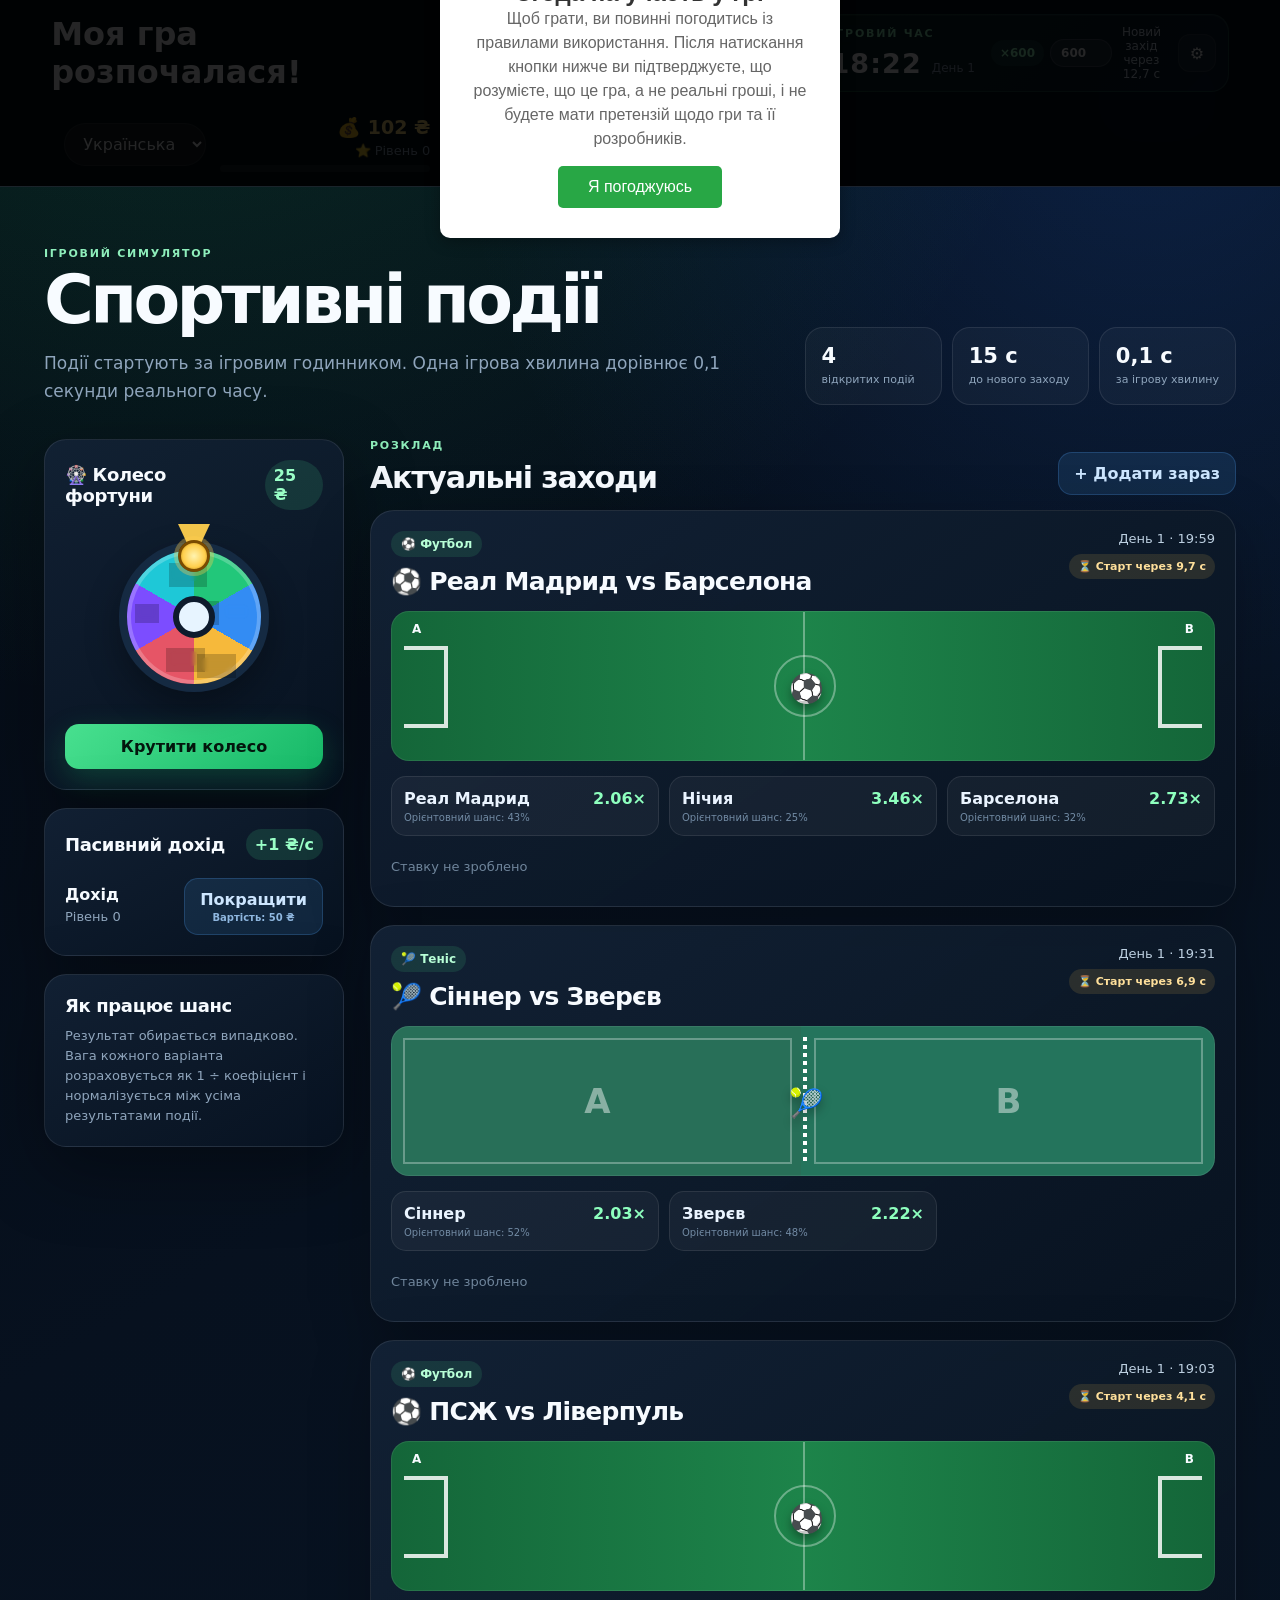
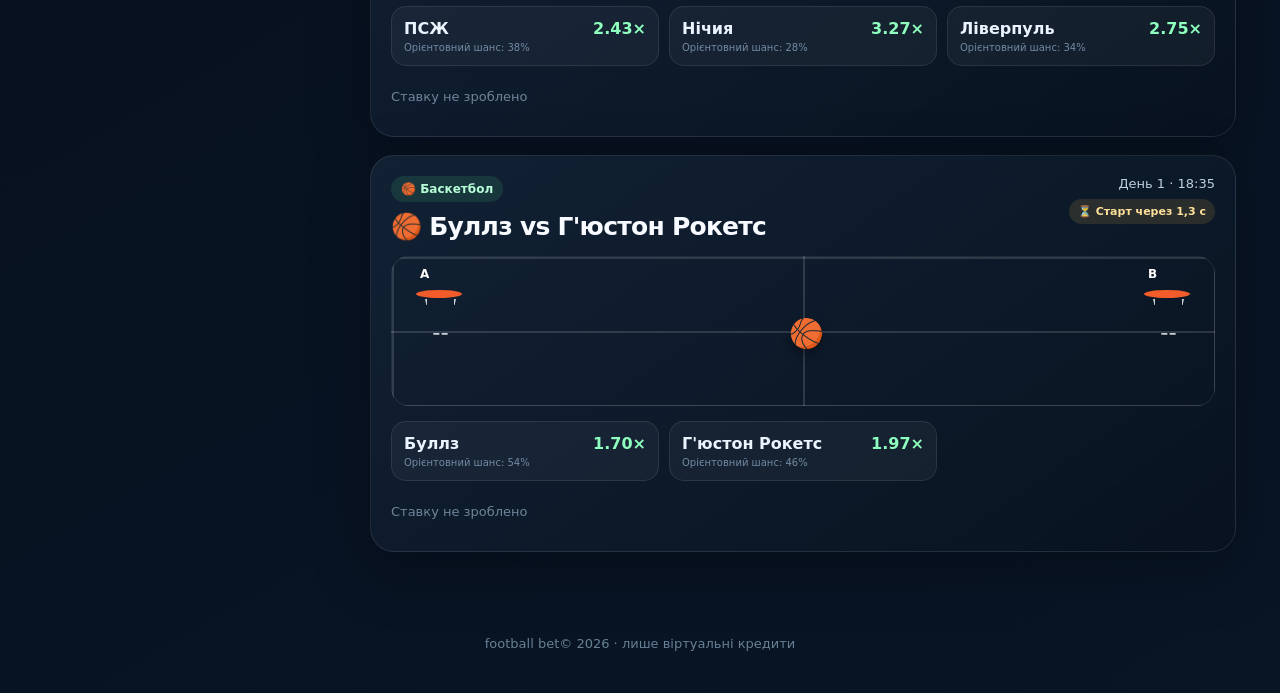
==== commit a5b61060: "Enhance wheel functionality with new design and animation effects" ====
--- a/cataloge.html
+++ b/cataloge.html
@@ -74,8 +74,11 @@
                     <h2 data-i18n="wheelTitle">🎡 Колесо фортуни</h2>
                     <span class="cost-chip">25 ₴</span>
                 </div>
-                <div class="mini-wheel" id="miniWheel" aria-hidden="true">
-                    <span>100</span><span>XP</span><span>250</span><span>−</span>
+                <div class="wheel-wrap">
+                    <div class="wheel-pointer" aria-hidden="true"></div>
+                    <div class="mini-wheel" id="miniWheel" aria-hidden="true">
+                        <span>100</span><span>XP</span><span>250</span><span>−</span><span>500</span><span>+30</span>
+                    </div>
                 </div>
                 <button id="spinWheel" class="primary-btn" type="button" data-i18n="spin">Крутити колесо</button>
             </div>
--- a/main.css
+++ b/main.css
@@ -432,14 +432,51 @@
     font-weight: 600
 }
 
+.wheel-wrap {
+    position: relative;
+    width: 170px;
+    height: 170px;
+    margin: 22px auto;
+    display: grid;
+    place-items: center
+}
+
+.wheel-pointer {
+    position: absolute;
+    top: -8px;
+    left: 50%;
+    transform: translateX(-50%);
+    width: 0;
+    height: 0;
+    border-left: 16px solid transparent;
+    border-right: 16px solid transparent;
+    border-top: 34px solid rgba(255, 207, 77, .95);
+    z-index: 6;
+    filter: drop-shadow(0 0 0 transparent);
+    pointer-events: none
+}
+
+.wheel-pointer::before {
+    content: "";
+    position: absolute;
+    top: -18px;
+    left: 50%;
+    transform: translateX(-50%);
+    width: 26px;
+    height: 26px;
+    border-radius: 50%;
+    background: radial-gradient(circle, #fff3b0 0%, #ffcf4d 60%, #a96f00 100%);
+    border: 3px solid #7a4b00;
+    box-shadow: 0 0 0 4px rgba(255, 207, 77, .35);
+}
+
 .mini-wheel {
     width: 150px;
     height: 150px;
-    margin: 22px auto;
     border-radius: 50%;
     position: relative;
     border: 8px solid #152a42;
-    background: conic-gradient(#22c77a 0 25%, #338cf3 0 50%, #f6b93b 0 75%, #e65566 0);
+    background: conic-gradient(#22c77a 0 16.66%, #338cf3 0 33.33%, #f6b93b 0 50%, #e65566 0 66.66%, #7c4dff 0 83.33%, #1ec8d7 0);
     box-shadow: inset 0 0 0 4px rgba(255, 255, 255, .22), 0 15px 35px rgba(0, 0, 0, .32);
     transition: transform 1.4s cubic-bezier(.15, .8, .15, 1)
 }
@@ -458,48 +495,52 @@
     z-index: 2
 }
 
-.mini-wheel::after {
-    content: "";
-    position: absolute;
-    top: -17px;
-    left: 50%;
-    transform: translateX(-50%);
-    border-left: 10px solid transparent;
-    border-right: 10px solid transparent;
-    border-top: 20px solid #fff;
-    filter: drop-shadow(0 3px 4px rgba(0, 0, 0, .4))
-}
-
 .mini-wheel span {
     position: absolute;
-    font-size: 12px;
+    font-size: 10px;
     font-weight: 900;
-    text-shadow: 0 2px 5px rgba(0, 0, 0, .35)
+    text-shadow: 0 2px 5px rgba(0, 0, 0, .35);
+    color: #fff;
+    letter-spacing: .02em;
+    padding: 2px 5px;
+    border-radius: 999px;
+    background: rgba(0, 0, 0, .2);
+    backdrop-filter: blur(2px)
 }
 
 .mini-wheel span:nth-child(1) {
-    top: 20px;
-    left: 52px
+    top: 16px;
+    left: 44px
 }
 
 .mini-wheel span:nth-child(2) {
-    right: 19px;
-    top: 63px
+    right: 12px;
+    top: 54px
 }
 
 .mini-wheel span:nth-child(3) {
-    bottom: 20px;
-    left: 51px
+    bottom: 18px;
+    left: 42px
 }
 
 .mini-wheel span:nth-child(4) {
-    left: 22px;
-    top: 62px
-}
-
-
-.mini-wheel.spinning::after {
-    transform: rotate(1260deg);
+    left: 10px;
+    top: 54px
+}
+
+.mini-wheel span:nth-child(5) {
+    top: 54px;
+    left: 56px
+}
+
+.mini-wheel span:nth-child(6) {
+    bottom: 12px;
+    right: 28px
+}
+
+
+.mini-wheel.spinning {
+    transform: rotate(0deg);
 }
 
 .upgrade-panel {
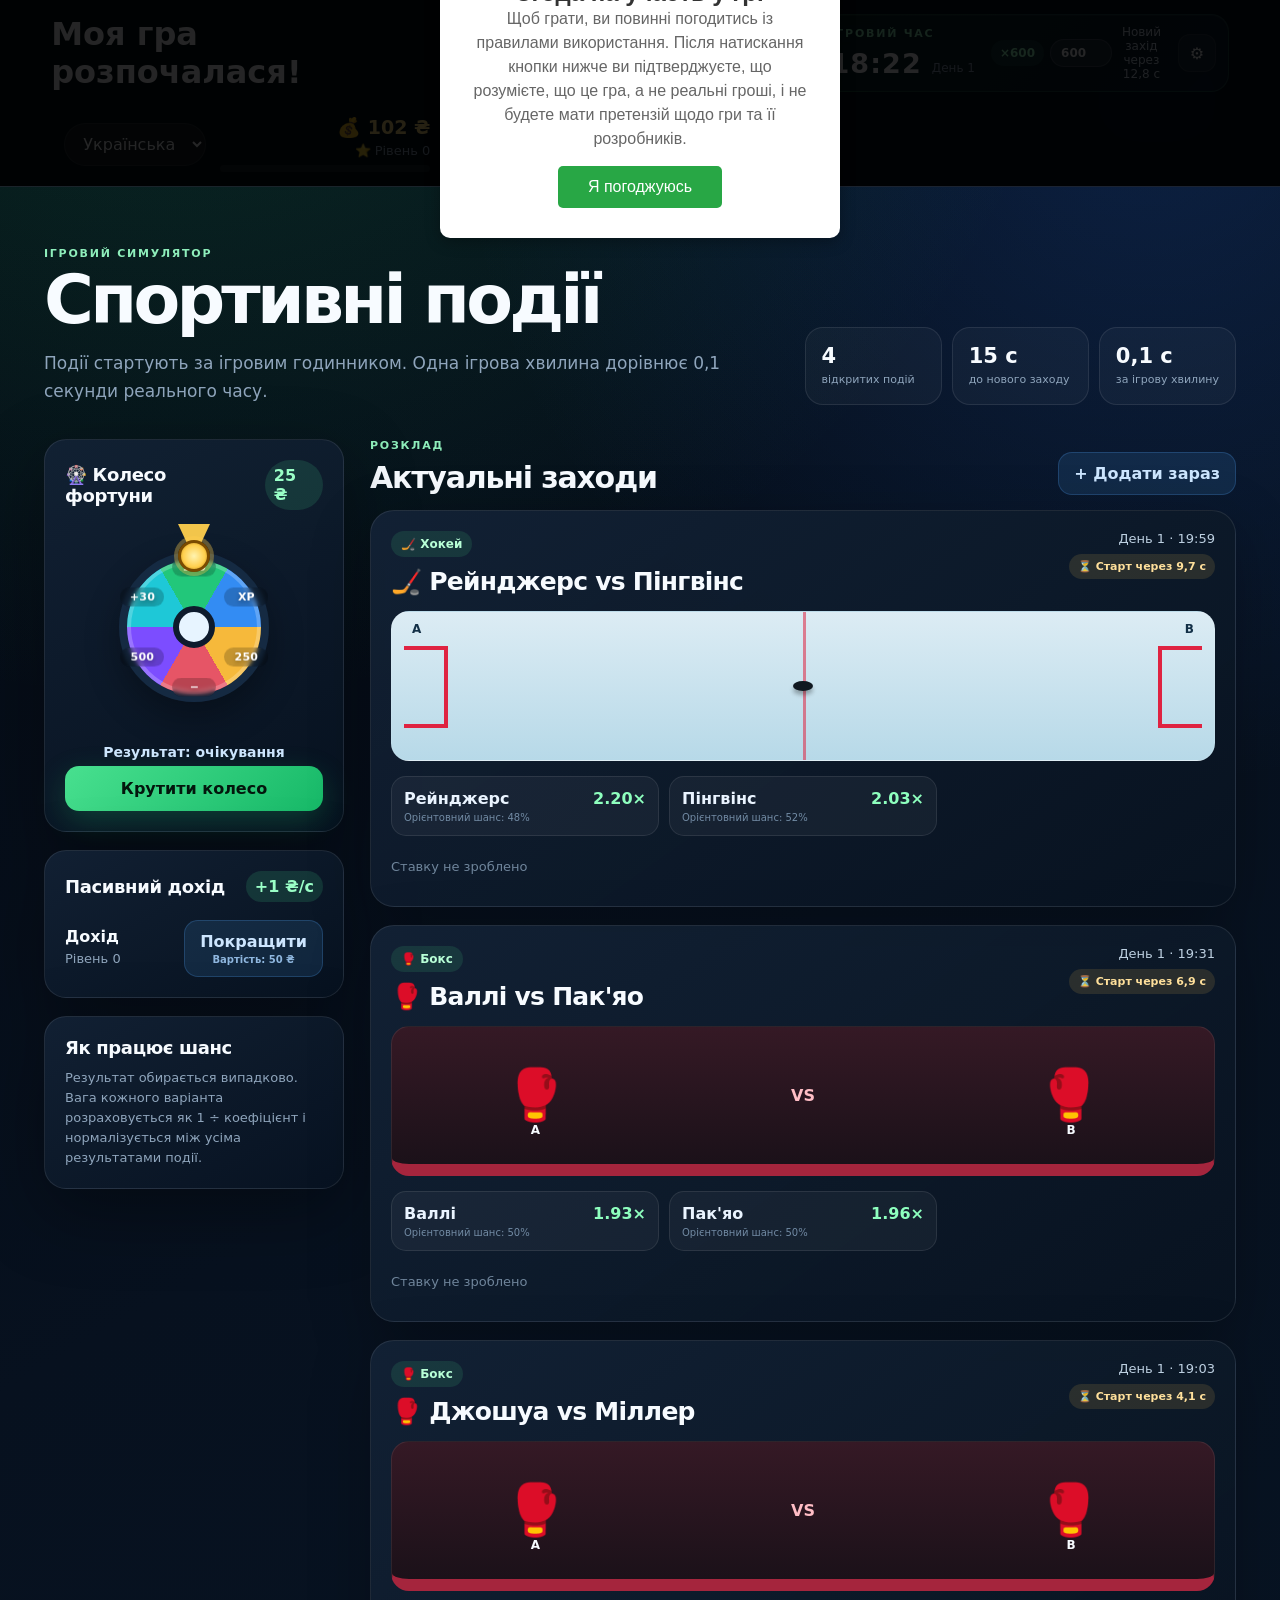
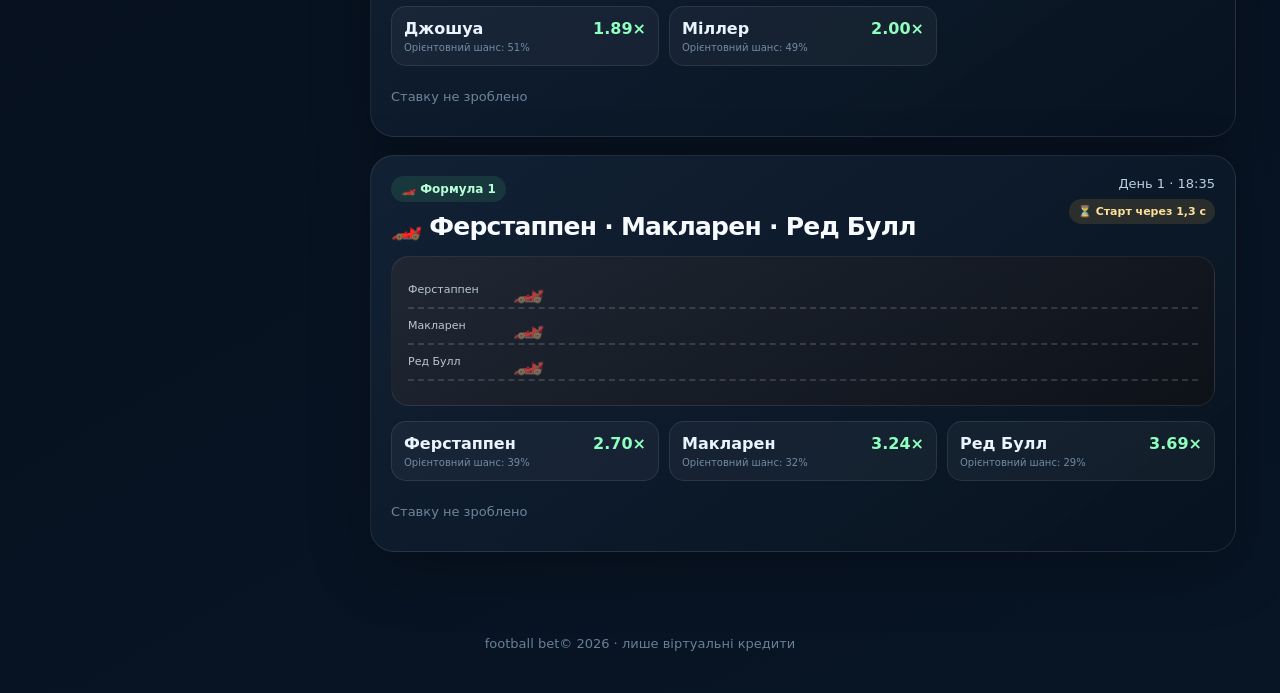
==== commit 402c86af: "Add wheel result display and update spin logic for better user feedback" ====
--- a/cataloge.html
+++ b/cataloge.html
@@ -80,6 +80,7 @@
                         <span>100</span><span>XP</span><span>250</span><span>−</span><span>500</span><span>+30</span>
                     </div>
                 </div>
+                <div id="wheelResult" class="wheel-result" aria-live="polite">Результат: очікування</div>
                 <button id="spinWheel" class="primary-btn" type="button" data-i18n="spin">Крутити колесо</button>
             </div>
 
--- a/main.css
+++ b/main.css
@@ -434,8 +434,8 @@
 
 .wheel-wrap {
     position: relative;
-    width: 170px;
-    height: 170px;
+    width: 190px;
+    height: 190px;
     margin: 22px auto;
     display: grid;
     place-items: center
@@ -470,13 +470,28 @@
     box-shadow: 0 0 0 4px rgba(255, 207, 77, .35);
 }
 
+.wheel-result {
+    margin-top: 8px;
+    text-align: center;
+    color: #cfe6ff;
+    font-size: 14px;
+    font-weight: 700;
+    min-height: 22px;
+}
+
 .mini-wheel {
     width: 150px;
     height: 150px;
     border-radius: 50%;
     position: relative;
     border: 8px solid #152a42;
-    background: conic-gradient(#22c77a 0 16.66%, #338cf3 0 33.33%, #f6b93b 0 50%, #e65566 0 66.66%, #7c4dff 0 83.33%, #1ec8d7 0);
+    background: conic-gradient(from -30deg,
+        #22c77a 0deg 60deg,
+        #338cf3 60deg 120deg,
+        #f6b93b 120deg 180deg,
+        #e65566 180deg 240deg,
+        #7c4dff 240deg 300deg,
+        #1ec8d7 300deg 360deg);
     box-shadow: inset 0 0 0 4px rgba(255, 255, 255, .22), 0 15px 35px rgba(0, 0, 0, .32);
     transition: transform 1.4s cubic-bezier(.15, .8, .15, 1)
 }
@@ -497,47 +512,49 @@
 
 .mini-wheel span {
     position: absolute;
-    font-size: 10px;
+    left: 50%;
+    top: 50%;
+    display: flex;
+    align-items: center;
+    justify-content: center;
+    min-width: 44px;
+    padding: 3px 7px;
+    font-size: 11px;
     font-weight: 900;
     text-shadow: 0 2px 5px rgba(0, 0, 0, .35);
     color: #fff;
     letter-spacing: .02em;
-    padding: 2px 5px;
+    white-space: nowrap;
     border-radius: 999px;
     background: rgba(0, 0, 0, .2);
-    backdrop-filter: blur(2px)
+    backdrop-filter: blur(2px);
+    transform-origin: center center;
+    transform: translate(-50%, -50%) rotate(var(--angle)) translateY(-60px) rotate(calc(-1 * var(--angle)))
 }
 
 .mini-wheel span:nth-child(1) {
-    top: 16px;
-    left: 44px
+    --angle: 0deg
 }
 
 .mini-wheel span:nth-child(2) {
-    right: 12px;
-    top: 54px
+    --angle: 60deg
 }
 
 .mini-wheel span:nth-child(3) {
-    bottom: 18px;
-    left: 42px
+    --angle: 120deg
 }
 
 .mini-wheel span:nth-child(4) {
-    left: 10px;
-    top: 54px
+    --angle: 180deg
 }
 
 .mini-wheel span:nth-child(5) {
-    top: 54px;
-    left: 56px
+    --angle: 240deg
 }
 
 .mini-wheel span:nth-child(6) {
-    bottom: 12px;
-    right: 28px
-}
-
+    --angle: 300deg
+}
 
 .mini-wheel.spinning {
     transform: rotate(0deg);
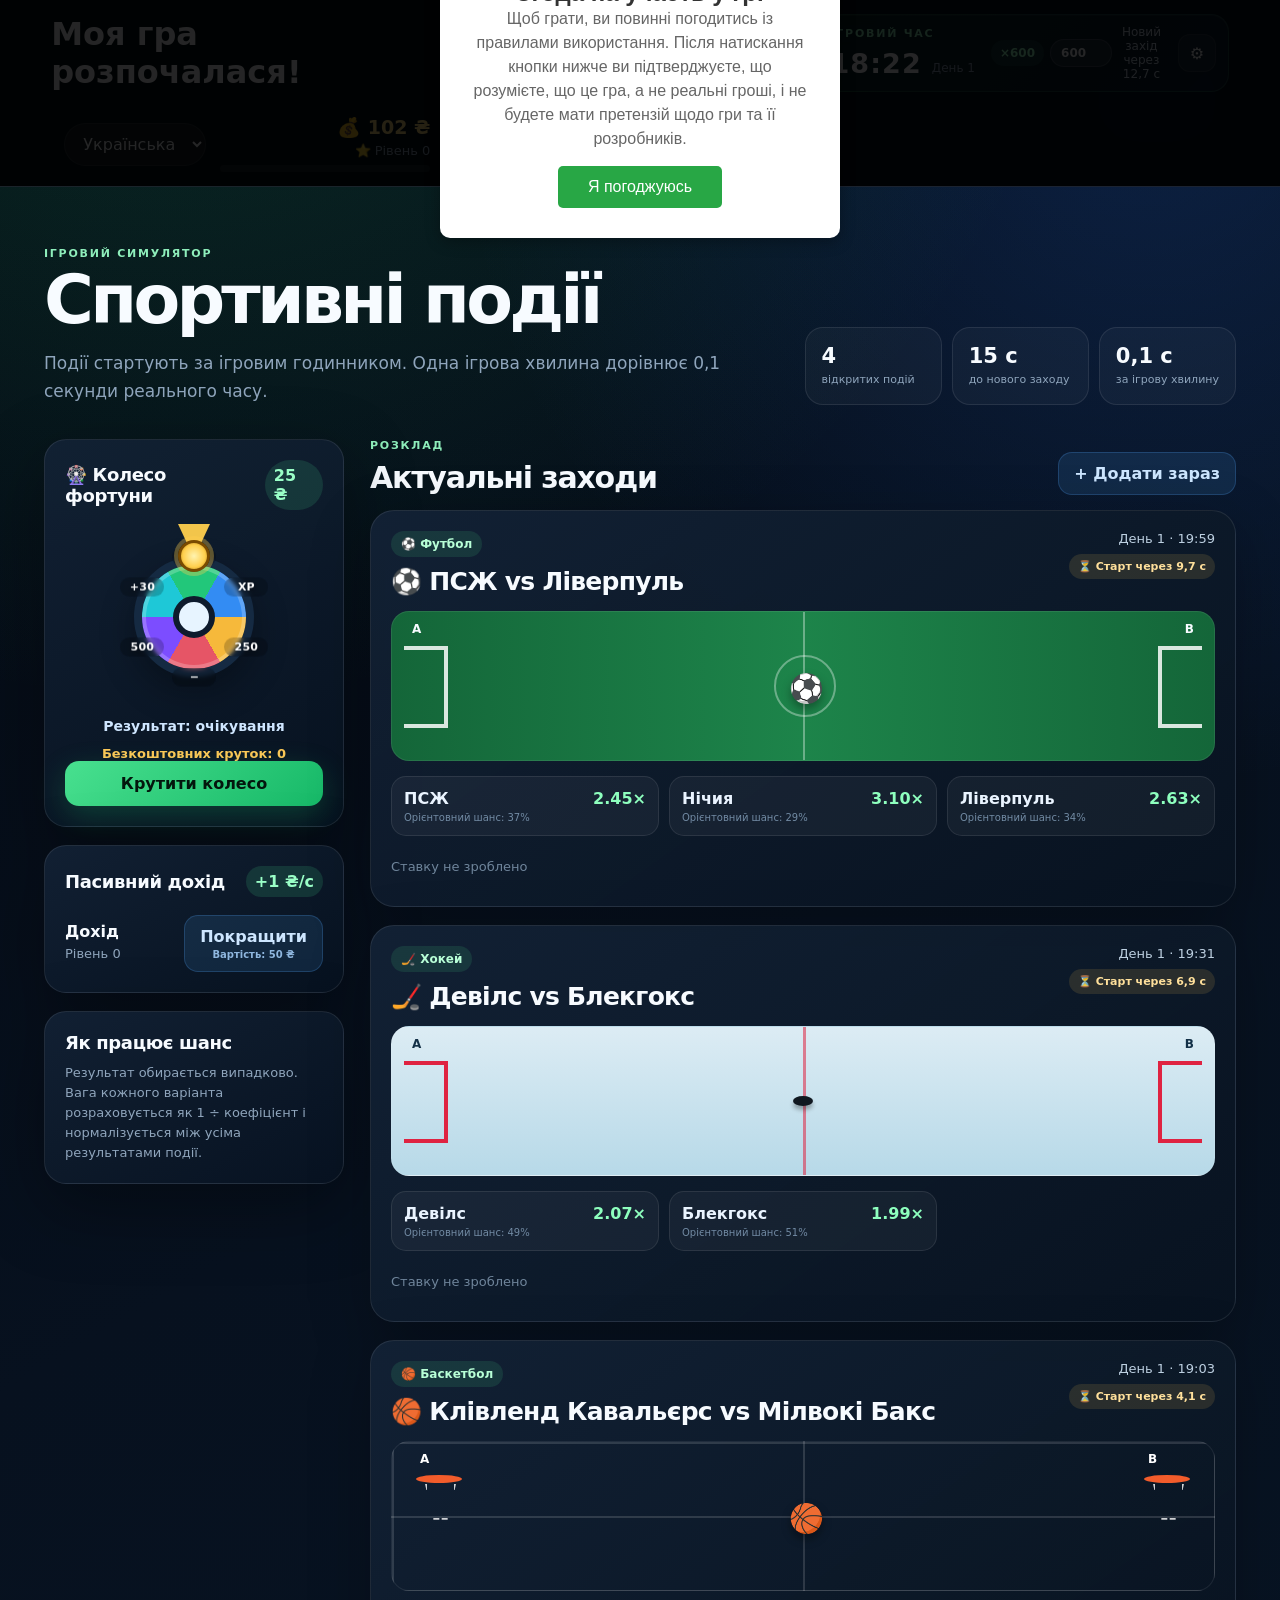
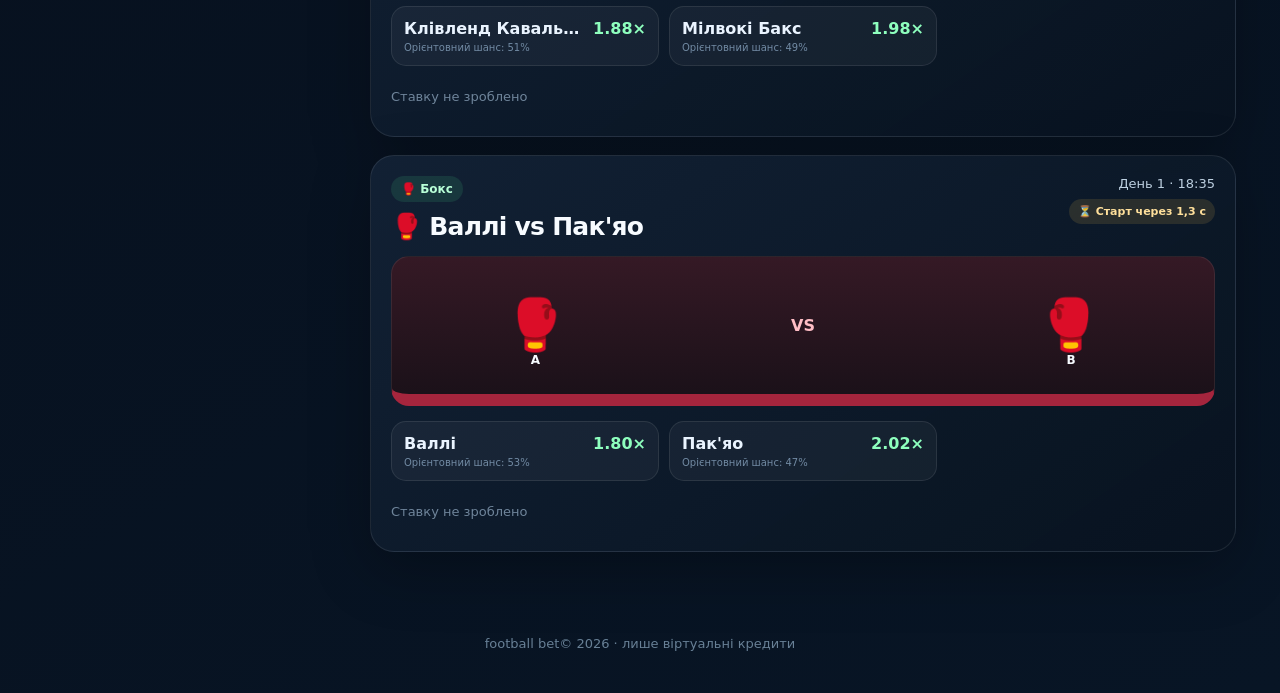
==== commit 2a1b5a1f: "Add free spins display and update logic for wheel spins" ====
--- a/cataloge.html
+++ b/cataloge.html
@@ -81,6 +81,7 @@
                     </div>
                 </div>
                 <div id="wheelResult" class="wheel-result" aria-live="polite">Результат: очікування</div>
+                <div id="wheelFreeSpins" class="wheel-free-spins" aria-live="polite"></div>
                 <button id="spinWheel" class="primary-btn" type="button" data-i18n="spin">Крутити колесо</button>
             </div>
 
--- a/main.css
+++ b/main.css
@@ -434,9 +434,10 @@
 
 .wheel-wrap {
     position: relative;
-    width: 190px;
-    height: 190px;
-    margin: 22px auto;
+    width: 170px;
+    height: 170px;
+    margin: 22px auto 16px;
+    padding: 8px;
     display: grid;
     place-items: center
 }
@@ -479,9 +480,17 @@
     min-height: 22px;
 }
 
+.wheel-free-spins {
+    margin-top: 6px;
+    text-align: center;
+    color: var(--yellow);
+    font-size: 13px;
+    font-weight: 700;
+}
+
 .mini-wheel {
-    width: 150px;
-    height: 150px;
+    width: 120px;
+    height: 120px;
     border-radius: 50%;
     position: relative;
     border: 8px solid #152a42;
